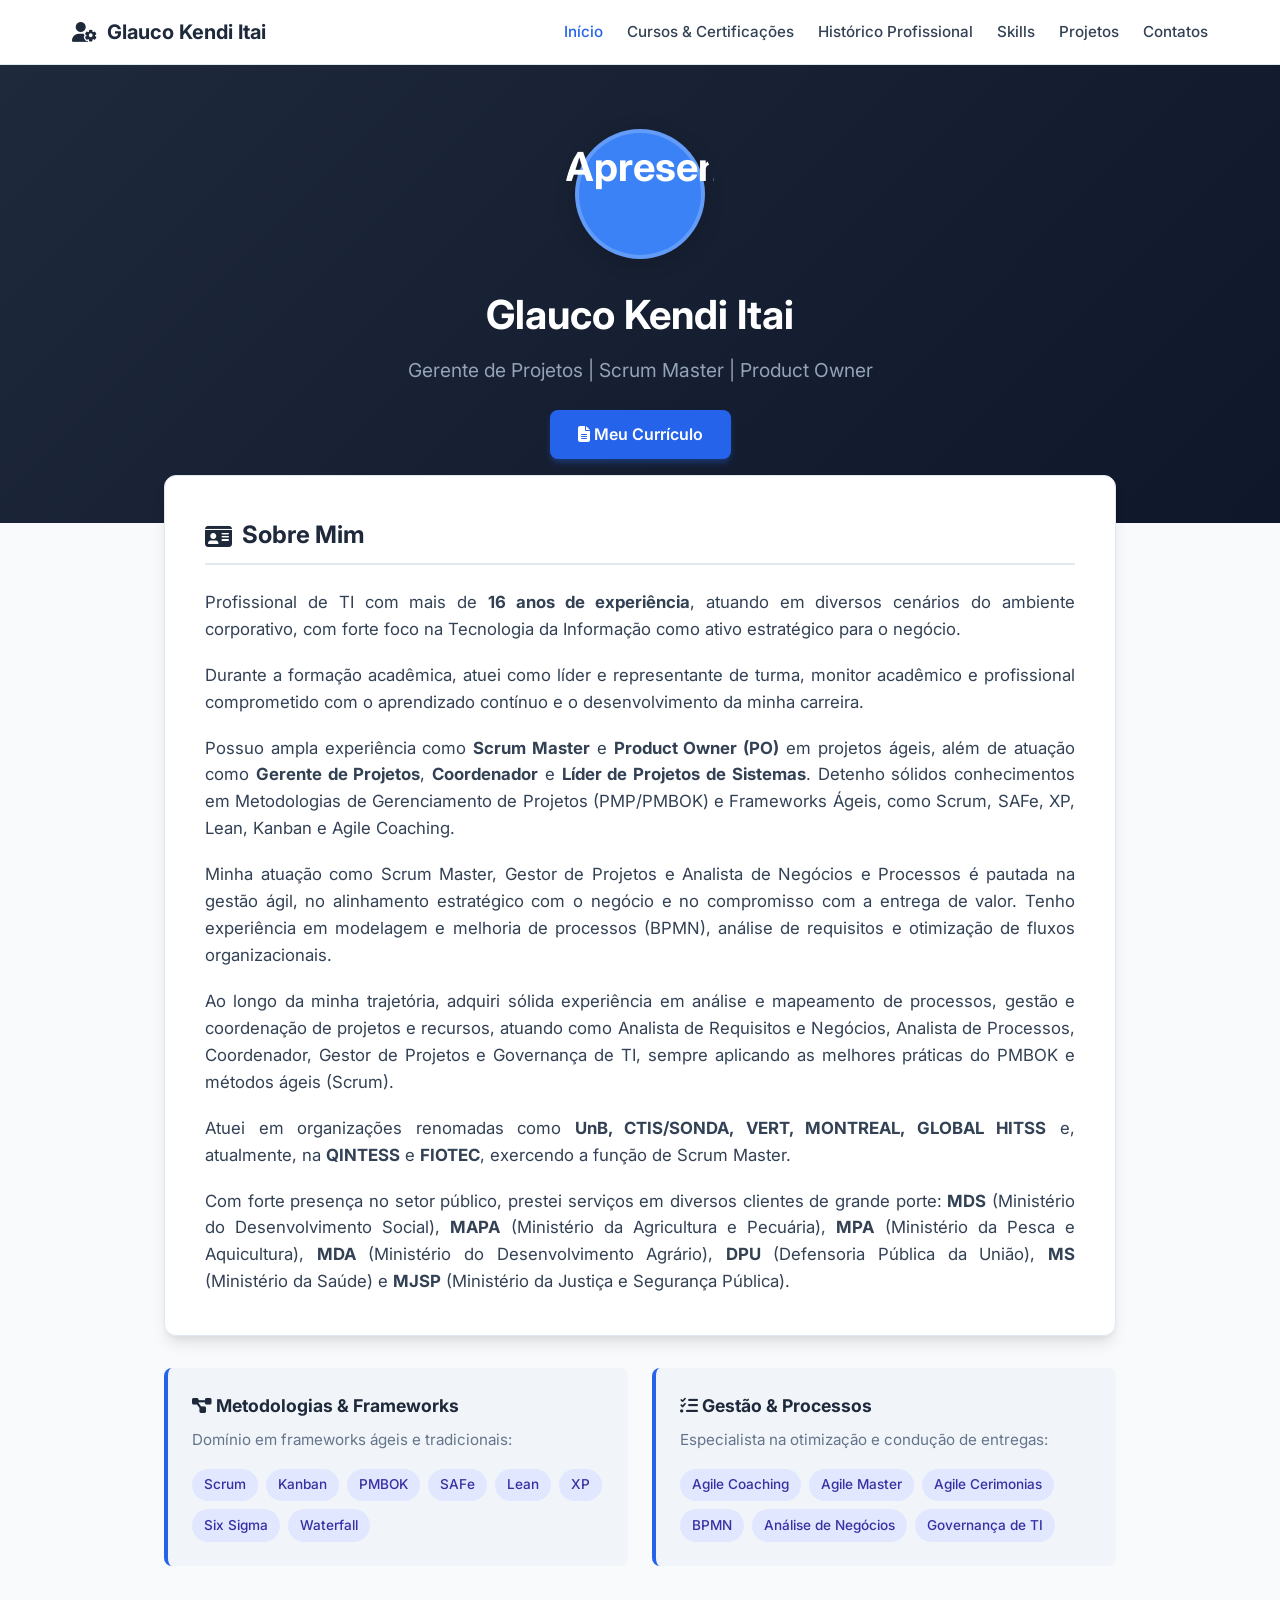
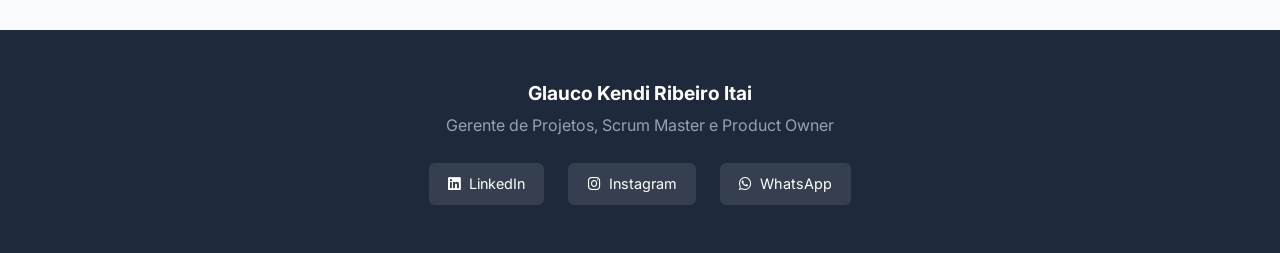
==== index.html @ ab8eb033 "Update index.html" ====
<!DOCTYPE html>
<html lang="pt-BR">
<head>
    <meta charset="UTF-8">
    <meta name="viewport" content="width=device-width, initial-scale=1.0">
    <title>Glauco Kendi Itai - Portfólio Profissional</title>
    <link href="https://fonts.googleapis.com/css2?family=Inter:wght@300;400;500;600;700&display=swap" rel="stylesheet">
    <link rel="stylesheet" href="https://cdnjs.cloudflare.com/ajax/libs/font-awesome/6.4.0/css/all.min.css">
    <link rel="stylesheet" href="style.css">
</head>
<body>

    <!-- Header Navigation -->
    <header>
        <div class="nav-container">
            <a href="index.html" class="logo">
                <i class="fa-solid fa-user-gear"></i> Glauco Kendi Itai
            </a>
            <nav>
                <ul class="nav-menu">
                    <li><a href="index.html" class="nav-link active">Início</a></li>
                    <li><a href="cursos-e-certificacoes.html" class="nav-link">Cursos & Certificações</a></li>
                    <li><a href="historico-profissional.html" class="nav-link">Histórico Profissional</a></li>
                    <li><a href="skills.html" class="nav-link">Skills</a></li>
                    <li><a href="projetos.html" class="nav-link">Projetos</a></li>
                    <li><a href="contatos.html" class="nav-link">Contatos</a></li>
                </ul>
            </nav>
        </div>
    </header>

    <!-- Hero Section -->
    <section class="hero">
        <div class="hero-content">
            <div class="profile-img-placeholder">
                <img src="https://github.com/GlaucoKendiItai/meubancodeimagens/blob/main/imagem%20apresenta%C3%A7%C3%A3o.jpg?raw=true" alt="Apresentação" style="width: 150px; height: 150px; border-radius: 50%; object-fit: cover;">
            </div>
            <h1>Glauco Kendi Itai</h1>
            <p>Gerente de Projetos | Scrum Master | Product Owner</p>
            <a href="meu-cv.html" class="hero-btn"><i class="fa-solid fa-file-lines"></i> Meu Currículo</a>
        </div>
    </section>

    <!-- Main Content -->
    <main class="container">
        <div class="card">
            <h2 class="section-title"><i class="fa-solid fa-id-card"></i> Sobre Mim</h2>
            <div class="bio-text">
                <p>Profissional de TI com mais de <strong>16 anos de experiência</strong>, atuando em diversos cenários do ambiente corporativo, com forte foco na Tecnologia da Informação como ativo estratégico para o negócio.</p>
                
                <p>Durante a formação acadêmica, atuei como líder e representante de turma, monitor acadêmico e profissional comprometido com o aprendizado contínuo e o desenvolvimento da minha carreira.</p>
                
                <p>Possuo ampla experiência como <strong>Scrum Master</strong> e <strong>Product Owner (PO)</strong> em projetos ágeis, além de atuação como <strong>Gerente de Projetos</strong>, <strong>Coordenador</strong> e <strong>Líder de Projetos de Sistemas</strong>. Detenho sólidos conhecimentos em Metodologias de Gerenciamento de Projetos (PMP/PMBOK) e Frameworks Ágeis, como Scrum, SAFe, XP, Lean, Kanban e Agile Coaching.</p>
                
                <p>Minha atuação como Scrum Master, Gestor de Projetos e Analista de Negócios e Processos é pautada na gestão ágil, no alinhamento estratégico com o negócio e no compromisso com a entrega de valor. Tenho experiência em modelagem e melhoria de processos (BPMN), análise de requisitos e otimização de fluxos organizacionais.</p>
                
                <p>Ao longo da minha trajetória, adquiri sólida experiência em análise e mapeamento de processos, gestão e coordenação de projetos e recursos, atuando como Analista de Requisitos e Negócios, Analista de Processos, Coordenador, Gestor de Projetos e Governança de TI, sempre aplicando as melhores práticas do PMBOK e métodos ágeis (Scrum).</p>
                
                <p>Atuei em organizações renomadas como <strong>UnB, CTIS/SONDA, VERT, MONTREAL, GLOBAL HITSS</strong> e, atualmente, na <strong>QINTESS</strong> e <strong>FIOTEC</strong>, exercendo a função de Scrum Master.</p>
                
                <p>Com forte presença no setor público, prestei serviços em diversos clientes de grande porte: <strong>MDS</strong> (Ministério do Desenvolvimento Social), <strong>MAPA</strong> (Ministério da Agricultura e Pecuária), <strong>MPA</strong> (Ministério da Pesca e Aquicultura), <strong>MDA</strong> (Ministério do Desenvolvimento Agrário), <strong>DPU</strong> (Defensoria Pública da União), <strong>MS</strong> (Ministério da Saúde) e <strong>MJSP</strong> (Ministério da Justiça e Segurança Pública).</p>
            </div>
        </div>

        <!-- Highlight Grid -->
        <div class="grid-cards">
            <div class="info-box">
                <h3><i class="fa-solid fa-diagram-project"></i> Metodologias & Frameworks</h3>
                <p>Domínio em frameworks ágeis e tradicionais:</p>
                <div class="tags-container">
                    <span class="tag">Scrum</span>
                    <span class="tag">Kanban</span>
                    <span class="tag">PMBOK</span>
                    <span class="tag">SAFe</span>
                    <span class="tag">Lean</span>
                    <span class="tag">XP</span>
                    <span class="tag">Six Sigma</span>
                    <span class="tag">Waterfall</span>
                </div>
            </div>

            <div class="info-box">
                <h3><i class="fa-solid fa-list-check"></i> Gestão & Processos</h3>
                <p>Especialista na otimização e condução de entregas:</p>
                <div class="tags-container">
                    <span class="tag">Agile Coaching</span>
                    <span class="tag">Agile Master</span>
                    <span class="tag">Agile Cerimonias</span>
                    <span class="tag">BPMN</span>
                    <span class="tag">Análise de Negócios</span>
                    <span class="tag">Governança de TI</span>
                </div>
            </div>
        </div>
    </main>

    <!-- Footer Section -->
    <footer>
        <div class="footer-content">
            <div class="footer-text">
                <h3>Glauco Kendi Ribeiro Itai</h3>
                <p>Gerente de Projetos, Scrum Master e Product Owner</p>
            </div>
            
            <div class="social-links">
                <a href="https://www.linkedin.com/in/glaucokenditai/" target="_blank" class="social-btn">
                    <i class="fa-brands fa-linkedin"></i> LinkedIn
                </a>
                <a href="https://www.instagram.com/glaucokendi/?hl=pt-br" target="_blank" class="social-btn">
                    <i class="fa-brands fa-instagram"></i> Instagram
                </a>
                <a href="http://wa.me/+5543996429944" target="_blank" class="social-btn">
                    <i class="fa-brands fa-whatsapp"></i> WhatsApp
                </a>
            </div>
        </div>
    </footer>

</body>
</html>
---- style.css ----
:root {
    --primary: #1e293b;
    --primary-accent: #2563eb;
    --text-main: #334155;
    --text-light: #64748b;
    --bg-body: #f8fafc;
    --bg-card: #ffffff;
    --border-color: #e2e8f0;
    --shadow: 0 10px 15px -3px rgba(0, 0, 0, 0.1), 0 4px 6px -2px rgba(0, 0, 0, 0.05);
}

* {
    margin: 0;
    padding: 0;
    box-sizing: border-box;
    font-family: 'Inter', sans-serif;
}

body {
    background-color: var(--bg-body);
    color: var(--text-main);
    line-height: 1.6;
}

/* Header / Navbar */
header {
    background-color: var(--bg-card);
    border-bottom: 1px solid var(--border-color);
    position: sticky;
    top: 0;
    z-index: 1000;
}

.nav-container {
    max-width: 1200px;
    margin: 0 auto;
    padding: 1rem 2rem;
    display: flex;
    justify-content: space-between;
    align-items: center;
}

.logo {
    font-size: 1.25rem;
    font-weight: 700;
    color: var(--primary);
    text-decoration: none;
    display: flex;
    align-items: center;
    gap: 10px;
}

.nav-menu {
    display: flex;
    list-style: none;
    gap: 1.5rem;
}

.nav-link {
    text-decoration: none;
    color: var(--text-main);
    font-weight: 500;
    font-size: 0.95rem;
    transition: color 0.2s ease;
}

.nav-link:hover, .nav-link.active {
    color: var(--primary-accent);
}

/* Hero Section */
.hero {
    background: linear-gradient(135deg, #1e293b 0%, #0f172a 100%);
    color: white;
    padding: 4rem 2rem;
    text-align: center;
}

.hero-content {
    max-width: 800px;
    margin: 0 auto;
}

.profile-img-placeholder {
    width: 130px;
    height: 130px;
    border-radius: 50%;
    background-color: #3b82f6;
    color: white;
    display: flex;
    align-items: center;
    justify-content: center;
    font-size: 2.5rem;
    font-weight: bold;
    margin: 0 auto 1.5rem auto;
    border: 4px solid rgba(255, 255, 255, 0.2);
    box-shadow: 0 4px 20px rgba(0,0,0,0.2);
}

.hero h1 {
    font-size: 2.5rem;
    margin-bottom: 0.5rem;
    font-weight: 700;
}

.hero p {
    font-size: 1.2rem;
    color: #94a3b8;
    margin-bottom: 1.5rem;
}

.hero-btn {
    display: inline-block;
    background-color: var(--primary-accent);
    color: white;
    padding: 0.75rem 1.75rem;
    border-radius: 8px;
    text-decoration: none;
    font-weight: 600;
    transition: background-color 0.2s;
    box-shadow: 0 4px 6px -1px rgba(37, 99, 235, 0.4);
}

.hero-btn:hover {
    background-color: #1d4ed8;
}

/* Main Content Container */
.container {
    max-width: 1000px;
    margin: -3rem auto 4rem auto;
    padding: 0 1.5rem;
    position: relative;
    z-index: 10;
}

.card {
    background-color: var(--bg-card);
    border-radius: 12px;
    padding: 2.5rem;
    box-shadow: var(--shadow);
    border: 1px solid var(--border-color);
    margin-bottom: 2rem;
}

.section-title {
    font-size: 1.5rem;
    color: var(--primary);
    margin-bottom: 1.5rem;
    padding-bottom: 0.5rem;
    border-bottom: 2px solid var(--border-color);
    display: flex;
    align-items: center;
    gap: 10px;
}

.bio-text p {
    margin-bottom: 1.2rem;
    color: var(--text-main);
    font-size: 1.05rem;
    text-align: justify;
}

.bio-text p:last-child {
    margin-bottom: 0;
}

/* Experience Highlights Grid */
.grid-cards {
    display: grid;
    grid-template-columns: repeat(auto-fit, minmax(280px, 1fr));
    gap: 1.5rem;
    margin-top: 2rem;
}

.info-box {
    background-color: #f1f5f9;
    padding: 1.5rem;
    border-radius: 8px;
    border-left: 4px solid var(--primary-accent);
}

.info-box h3 {
    font-size: 1.1rem;
    color: var(--primary);
    margin-bottom: 0.5rem;
}

.info-box p {
    font-size: 0.95rem;
    color: var(--text-light);
}

/* Tags / Badges */
.tags-container {
    display: flex;
    flex-wrap: wrap;
    gap: 0.5rem;
    margin-top: 1rem;
}

.tag {
    background-color: #e0e7ff;
    color: #3730a3;
    padding: 0.35rem 0.75rem;
    border-radius: 20px;
    font-size: 0.85rem;
    font-weight: 500;
}

/* Footer */
footer {
    background-color: var(--primary);
    color: #94a3b8;
    padding: 3rem 1.5rem;
    text-align: center;
}

.footer-content {
    max-width: 1000px;
    margin: 0 auto;
}

.footer-text {
    margin-bottom: 1.5rem;
}

.footer-text h3 {
    color: white;
    font-size: 1.2rem;
    margin-bottom: 0.25rem;
}

.social-links {
    display: flex;
    justify-content: center;
    gap: 1.5rem;
    margin-top: 1rem;
}

.social-btn {
    display: inline-flex;
    align-items: center;
    gap: 8px;
    color: white;
    background-color: rgba(255, 255, 255, 0.1);
    padding: 0.6rem 1.2rem;
    border-radius: 6px;
    text-decoration: none;
    font-size: 0.9rem;
    transition: all 0.2s ease;
}

.social-btn:hover {
    background-color: var(--primary-accent);
    transform: translateY(-2px);
}

@media (max-width: 768px) {
    .nav-container {
        flex-direction: column;
        gap: 1rem;
    }
    .nav-menu {
        flex-wrap: wrap;
        justify-content: center;
    }
    .hero h1 {
        font-size: 2rem;
    }
    .container {
        margin-top: -1.5rem;
    }
}

/* Seção de Cursos e Certificações */
.certs-grid {
    display: grid;
    grid-template-columns: repeat(auto-fit, minmax(300px, 1fr));
    gap: 2rem;
    margin-top: 1.5rem;
}

.cert-card {
    background-color: var(--bg-card);
    border: 1px solid var(--border-color);
    border-radius: 10px;
    overflow: hidden;
    box-shadow: 0 4px 6px -1px rgba(0, 0, 0, 0.05);
    transition: transform 0.2s ease, box-shadow 0.2s ease;
    display: flex;
    flex-direction: column;
}

.cert-card:hover {
    transform: translateY(-4px);
    box-shadow: var(--shadow);
}

.cert-img-container {
    width: 100%;
    height: 200px;
    background-color: #e2e8f0;
    border-bottom: 1px solid var(--border-color);
    overflow: hidden;
}

.cert-img {
    width: 100%;
    height: 100%;
    object-fit: cover;
    transition: transform 0.3s ease;
}

.cert-card:hover .cert-img {
    transform: scale(1.03);
}

.cert-info {
    padding: 1.5rem;
    display: flex;
    flex-direction: column;
    flex-grow: 1;
}

.cert-title {
    font-size: 1.15rem;
    color: var(--primary);
    margin-bottom: 1rem;
    line-height: 1.4;
}

.cert-details {
    list-style: none;
    display: flex;
    flex-direction: column;
    gap: 0.6rem;
    margin-top: auto;
}

.cert-details li {
    font-size: 0.92rem;
    color: var(--text-main);
    display: flex;
    align-items: center;
    gap: 8px;
}

.cert-details li i {
    color: var(--primary-accent);
    width: 16px;
}

/* Seção de Histórico Profissional (Timeline) */
.timeline {
    position: relative;
    padding-left: 1.5rem;
    margin-top: 2rem;
}

.timeline::before {
    content: '';
    position: absolute;
    left: 0;
    top: 5px;
    bottom: 5px;
    width: 2px;
    background-color: var(--border-color);
}

.timeline-item {
    position: relative;
    margin-bottom: 2.5rem;
}

.timeline-item:last-child {
    margin-bottom: 0;
}

.timeline-dot {
    position: absolute;
    left: -1.85rem;
    top: 4px;
    width: 14px;
    height: 14px;
    border-radius: 50%;
    background-color: var(--primary-accent);
    border: 3px solid var(--bg-card);
    box-shadow: 0 0 0 2px var(--primary-accent);
}

.timeline-content {
    background-color: #f8fafc;
    border: 1px solid var(--border-color);
    border-radius: 8px;
    padding: 1.5rem;
}

.timeline-header {
    display: flex;
    justify-content: space-between;
    align-items: center;
    flex-wrap: wrap;
    gap: 0.5rem;
    margin-bottom: 0.5rem;
}

.job-title {
    font-size: 1.15rem;
    color: var(--primary);
    font-weight: 700;
}

.job-period {
    font-size: 0.85rem;
    color: var(--primary-accent);
    font-weight: 600;
    background-color: #eff6ff;
    padding: 0.25rem 0.6rem;
    border-radius: 4px;
}

.company-name {
    font-size: 0.95rem;
    color: var(--text-light);
    font-weight: 500;
    margin-bottom: 1rem;
    display: flex;
    align-items: center;
    gap: 6px;
}

.job-description {
    font-size: 0.95rem;
    color: var(--text-main);
    line-height: 1.6;
    margin-bottom: 1rem;
}

@media (max-width: 600px) {
    .timeline-header {
        flex-direction: column;
        align-items: flex-start;
    }
}
/* Seção e Tags da Página de Skills */
.skills-tags-wrapper {
    display: flex;
    flex-wrap: wrap;
    gap: 0.75rem;
    margin-top: 0.5rem;
}

.tag-pill {
    background-color: #f1f5f9;
    color: var(--text-main);
    border: 1px solid var(--border-color);
    padding: 0.5rem 1rem;
    border-radius: 20px;
    font-size: 0.9rem;
    font-weight: 500;
    transition: all 0.2s ease;
    display: inline-flex;
    align-items: center;
}

.tag-pill:hover {
    border-color: var(--primary-accent);
    color: var(--primary-accent);
    transform: translateY(-2px);
    box-shadow: 0 2px 6px rgba(0, 0, 0, 0.05);
}

/* Destaque para papéis/frameworks chave */
.tag-pill.accent {
    background-color: #eff6ff;
    color: var(--primary-accent);
    border-color: #bfdbfe;
    font-weight: 600;
}

/* Destaque para Ferramentas / Tecnologias */
.tag-pill.tech {
    background-color: #f8fafc;
    color: #0f172a;
    border-color: #cbd5e1;
}

.tag-pill.tech:hover {
    background-color: #1e293b;
    color: #ffffff;
}

/* Destaque para Soft Skills / Educação Continuada */
.tag-pill.soft {
    background-color: #f0fdf4;
    color: #166534;
    border-color: #bbf7d0;
}

.tag-pill.soft:hover {
    background-color: #166534;
    color: #ffffff;
}
/* Seção do Banner do Currículo */
.hero-contact-info {
    margin: 1rem 0 1.5rem 0;
    font-size: 0.95rem;
    color: #cbd5e1;
}

.print-btn {
    cursor: pointer;
    border: none;
    font-size: 0.95rem;
}

/* Lista de Vagas / Experiências */
.jobs-list {
    display: flex;
    flex-direction: column;
    gap: 1.5rem;
}

.job-item {
    background-color: #f8fafc;
    border: 1px solid var(--border-color);
    border-radius: 8px;
    padding: 1.25rem;
}

.job-header {
    display: flex;
    justify-content: space-between;
    align-items: flex-start;
    flex-wrap: wrap;
    gap: 0.5rem;
    margin-bottom: 0.75rem;
}

.job-client {
    font-size: 0.9rem;
    color: var(--text-light);
    display: block;
    margin-top: 0.25rem;
}

.btn-toggle {
    background: transparent;
    border: 1px solid var(--primary-accent);
    color: var(--primary-accent);
    padding: 0.4rem 0.8rem;
    border-radius: 6px;
    cursor: pointer;
    font-size: 0.85rem;
    font-weight: 600;
    transition: all 0.2s ease;
    display: inline-flex;
    align-items: center;
    gap: 6px;
}

.btn-toggle:hover {
    background-color: var(--primary-accent);
    color: #ffffff;
}

.job-details {
    display: none;
    margin-top: 1rem;
    padding-top: 1rem;
    border-top: 1px dashed var(--border-color);
    color: var(--text-main);
    font-size: 0.95rem;
    line-height: 1.6;
}

/* Ajustes de Impressão para gerar PDF perfeito */
@media print {
    header, footer, .hero-btn, .btn-toggle {
        display: none !important;
    }
    .hero {
        background: none !important;
        color: #000000 !important;
        padding: 0 !important;
        text-align: left !important;
    }
    .hero h1 { color: #000000 !important; }
    .hero p, .hero-contact-info { color: #333333 !important; }
    .container { margin-top: 1rem !important; }
    .card { box-shadow: none !important; border: none !important; padding: 0 !important; margin-bottom: 1.5rem !important; }
    .job-details { display: block !important; }
}
/* Grid e Cards da Página de Projetos */
.projects-grid {
    display: grid;
    grid-template-columns: repeat(auto-fit, minmax(320px, 1fr));
    gap: 1.5rem;
    margin-top: 1rem;
}

.project-card {
    background-color: #ffffff;
    border: 1px solid var(--border-color);
    border-left: 4px solid var(--primary-accent);
    border-radius: 8px;
    padding: 1.5rem;
    display: flex;
    flex-direction: column;
    justify-content: space-between;
    transition: transform 0.2s ease, box-shadow 0.2s ease;
}

.project-card:hover {
    transform: translateY(-3px);
    box-shadow: 0 6px 15px rgba(0, 0, 0, 0.08);
}

.project-header {
    display: flex;
    flex-wrap: wrap;
    gap: 0.5rem;
    margin-bottom: 0.75rem;
}

.project-badge {
    font-size: 0.8rem;
    font-weight: 600;
    background-color: #e2e8f0;
    color: var(--text-main);
    padding: 0.25rem 0.6rem;
    border-radius: 4px;
}

.project-badge.client {
    background-color: #e0f2fe;
    color: #0369a1;
}

.project-title {
    font-size: 1.2rem;
    color: var(--primary);
    margin-bottom: 0.25rem;
}

.project-subtitle {
    font-size: 0.9rem;
    font-weight: 500;
    color: var(--text-light);
    margin-bottom: 1rem;
}

.project-description {
    font-size: 0.95rem;
    color: var(--text-main);
    line-height: 1.5;
    margin-bottom: 1.25rem;
}

.project-tags {
    display: flex;
    flex-wrap: wrap;
    gap: 0.4rem;
    margin-top: auto;
}
/* Estilização para alinhar o conteúdo interno dos cards */
.cert-card {
    display: flex;
    flex-direction: column;
    justify-content: space-between;
}

.cert-info {
    display: flex;
    flex-direction: column;
    height: 100%;
}

.cert-details {
    margin-bottom: 1.25rem;
    flex-grow: 1;
}

/* Botão de Download de Certificados */
.btn-download {
    display: inline-flex;
    align-items: center;
    justify-content: center;
    gap: 0.5rem;
    padding: 0.6rem 1rem;
    background-color: var(--primary, #1e293b);
    color: #ffffff;
    font-size: 0.875rem;
    font-weight: 500;
    text-decoration: none;
    border-radius: 6px;
    margin-top: auto;
    transition: background-color 0.2s ease, transform 0.1s ease;
}

.btn-download:hover {
    background-color: var(--primary-accent, #2563eb);
    color: #ffffff;
    transform: translateY(-1px);
}

.btn-download:active {
    transform: translateY(0);
}
/* Grid de Contatos */
.contact-grid {
    display: grid;
    grid-template-columns: repeat(auto-fit, minmax(220px, 1fr));
    gap: 1.25rem;
    margin-top: 1rem;
}

.contact-card {
    background: #ffffff;
    border: 1px solid var(--border-color, #e2e8f0);
    border-radius: 8px;
    padding: 1.25rem;
    text-align: center;
    display: flex;
    flex-direction: column;
    align-items: center;
    transition: transform 0.2s ease, box-shadow 0.2s ease;
}

.contact-card:hover {
    transform: translateY(-3px);
    box-shadow: 0 4px 12px rgba(0, 0, 0, 0.08);
}

.contact-icon {
    font-size: 2rem;
    color: var(--primary-accent, #2563eb);
    margin-bottom: 0.5rem;
}

.contact-card h3 {
    font-size: 1rem;
    color: var(--primary, #1e293b);
    margin-bottom: 0.25rem;
}

.contact-card p {
    font-size: 0.875rem;
    color: var(--text-light, #64748b);
    margin-bottom: 1rem;
    word-break: break-word;
}

.contact-link {
    display: inline-block;
    padding: 0.4rem 0.8rem;
    font-size: 0.85rem;
    font-weight: 500;
    color: var(--primary-accent, #2563eb);
    border: 1px solid var(--primary-accent, #2563eb);
    border-radius: 4px;
    text-decoration: none;
    transition: background-color 0.2s ease, color 0.2s ease;
}

.contact-link:hover {
    background-color: var(--primary-accent, #2563eb);
    color: #ffffff;
}

/* Mural de Recados / Forum */
.comment-form {
    display: flex;
    flex-direction: column;
    gap: 1rem;
    background-color: #f8fafc;
    padding: 1.25rem;
    border-radius: 8px;
    border: 1px solid var(--border-color, #e2e8f0);
}

.form-group {
    display: flex;
    flex-direction: column;
    gap: 0.4rem;
}

.form-group label {
    font-size: 0.9rem;
    font-weight: 600;
    color: var(--primary, #1e293b);
}

.form-group input,
.form-group textarea {
    width: 100%;
    padding: 0.6rem 0.8rem;
    border: 1px solid var(--border-color, #cbd5e1);
    border-radius: 6px;
    font-family: inherit;
    font-size: 0.95rem;
    outline: none;
    transition: border-color 0.2s;
}

.form-group input:focus,
.form-group textarea:focus {
    border-color: var(--primary-accent, #2563eb);
}

.btn-send {
    align-self: flex-start;
    padding: 0.6rem 1.25rem;
    background-color: var(--primary, #1e293b);
    color: #ffffff;
    border: none;
    border-radius: 6px;
    font-size: 0.9rem;
    font-weight: 500;
    cursor: pointer;
    transition: background-color 0.2s;
}

.btn-send:hover {
    background-color: var(--primary-accent, #2563eb);
}

/* Feed de Comentários */
.comments-feed {
    display: flex;
    flex-direction: column;
    gap: 1rem;
    margin-top: 1rem;
}

.comment-box {
    background-color: #ffffff;
    border: 1px solid var(--border-color, #e2e8f0);
    border-left: 4px solid var(--primary-accent, #2563eb);
    padding: 1rem;
    border-radius: 6px;
}

.comment-header {
    display: flex;
    justify-content: space-between;
    align-items: center;
    margin-bottom: 0.5rem;
}

.comment-author {
    color: var(--primary, #1e293b);
    font-size: 0.95rem;
}

.comment-date {
    font-size: 0.75rem;
    color: var(--text-light, #94a3b8);
}

.comment-body {
    font-size: 0.925rem;
    color: var(--text-main, #334155);
    line-height: 1.4;
}
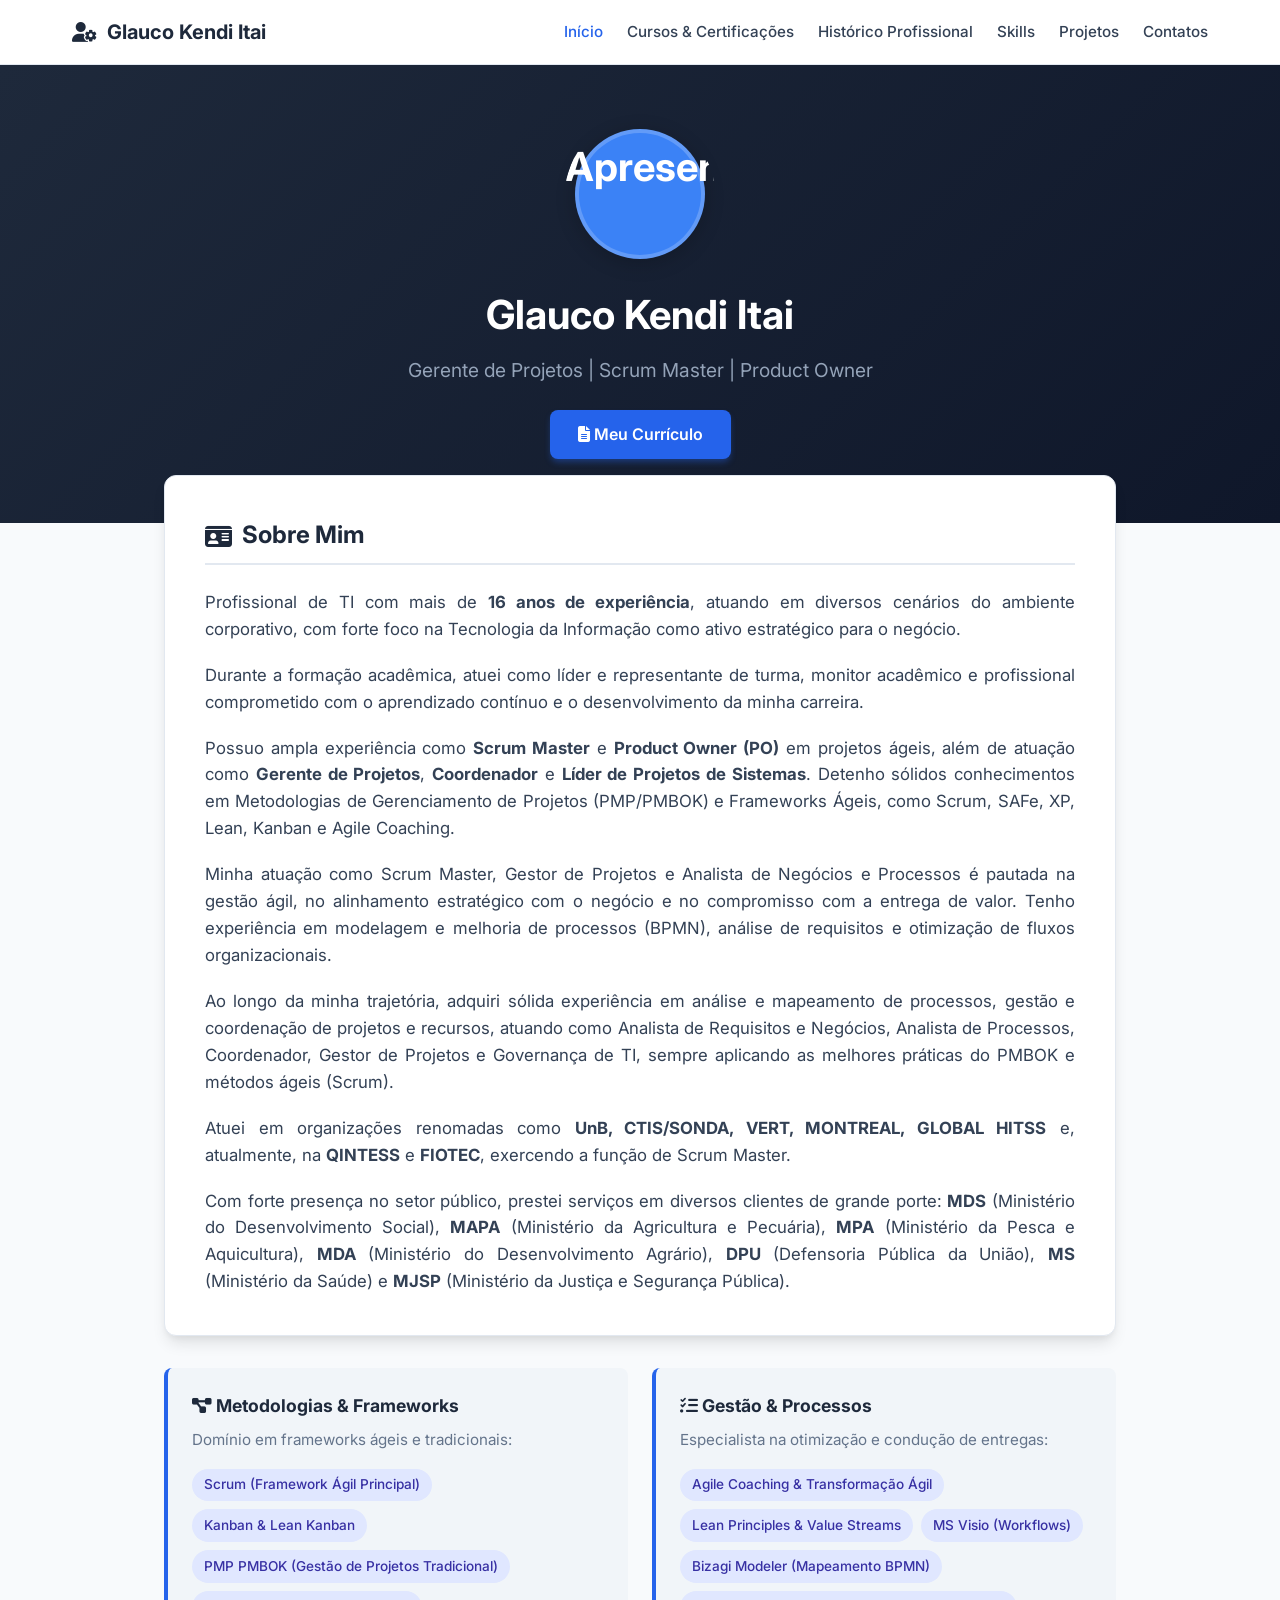
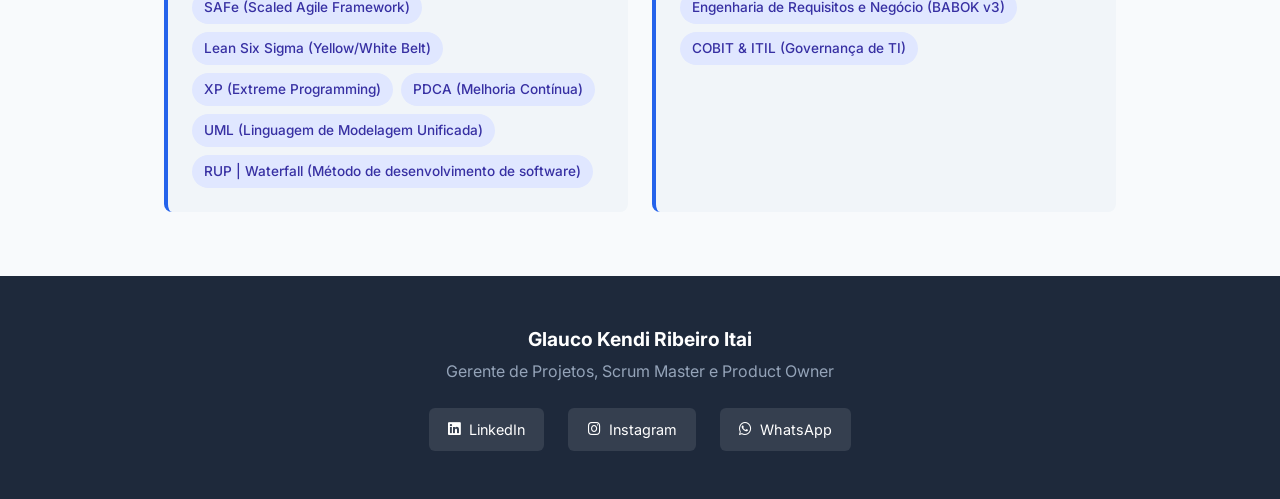
==== commit 7e7a711c: "Update index.html" ====
--- a/index.html
+++ b/index.html
@@ -69,14 +69,15 @@
                 <h3><i class="fa-solid fa-diagram-project"></i> Metodologias & Frameworks</h3>
                 <p>Domínio em frameworks ágeis e tradicionais:</p>
                 <div class="tags-container">
-                    <span class="tag">Scrum</span>
-                    <span class="tag">Kanban</span>
-                    <span class="tag">PMBOK</span>
-                    <span class="tag">SAFe</span>
-                    <span class="tag">Lean</span>
-                    <span class="tag">XP</span>
-                    <span class="tag">Six Sigma</span>
-                    <span class="tag">Waterfall</span>
+                    <span class="tag">Scrum (Framework Ágil Principal)</span>
+                    <span class="tag">Kanban & Lean Kanban</span>
+                    <span class="tag">PMP  PMBOK (Gestão de Projetos Tradicional)</span>
+                    <span class="tag">SAFe (Scaled Agile Framework)</span>
+                    <span class="tag">Lean Six Sigma (Yellow/White Belt)</span>
+                    <span class="tag">XP (Extreme Programming)</span>
+                    <span class="tag">PDCA (Melhoria Contínua)</span>
+                    <span class="tag">UML (Linguagem de Modelagem Unificada)</span>
+                    <span class="tag">RUP | Waterfall (Método de desenvolvimento de software)</span>
                 </div>
             </div>
 
@@ -84,12 +85,12 @@
                 <h3><i class="fa-solid fa-list-check"></i> Gestão & Processos</h3>
                 <p>Especialista na otimização e condução de entregas:</p>
                 <div class="tags-container">
-                    <span class="tag">Agile Coaching</span>
-                    <span class="tag">Agile Master</span>
-                    <span class="tag">Agile Cerimonias</span>
-                    <span class="tag">BPMN</span>
-                    <span class="tag">Análise de Negócios</span>
-                    <span class="tag">Governança de TI</span>
+                    <span class="tag">Agile Coaching & Transformação Ágil</span>
+                    <span class="tag">Lean Principles & Value Streams</span>
+                    <span class="tag">MS Visio (Workflows)</span>
+                    <span class="tag">Bizagi Modeler (Mapeamento BPMN)</span>
+                    <span class="tag">Engenharia de Requisitos e Negócio (BABOK v3)</span>
+                    <span class="tag">COBIT & ITIL (Governança de TI)</span>
                 </div>
             </div>
         </div>
--- a/style.css
+++ b/style.css
@@ -256,6 +256,666 @@
     transform: translateY(-2px);
 }
 
+/* Seção de Cursos e Certificações */
+.certs-grid {
+    display: grid;
+    grid-template-columns: repeat(auto-fit, minmax(300px, 1fr));
+    gap: 2rem;
+    margin-top: 1.5rem;
+}
+
+.cert-card {
+    background-color: var(--bg-card);
+    border: 1px solid var(--border-color);
+    border-radius: 10px;
+    overflow: hidden;
+    box-shadow: 0 4px 6px -1px rgba(0, 0, 0, 0.05);
+    transition: transform 0.2s ease, box-shadow 0.2s ease;
+    display: flex;
+    flex-direction: column;
+    justify-content: space-between;
+}
+
+.cert-card:hover {
+    transform: translateY(-4px);
+    box-shadow: var(--shadow);
+}
+
+.cert-img-container {
+    width: 100%;
+    height: 200px;
+    background-color: #e2e8f0;
+    border-bottom: 1px solid var(--border-color);
+    overflow: hidden;
+}
+
+.cert-img {
+    width: 100%;
+    height: 100%;
+    object-fit: cover;
+    transition: transform 0.3s ease;
+}
+
+.cert-card:hover .cert-img {
+    transform: scale(1.03);
+}
+
+.cert-info {
+    padding: 1.5rem;
+    display: flex;
+    flex-direction: column;
+    height: 100%;
+    flex-grow: 1;
+}
+
+.cert-title {
+    font-size: 1.15rem;
+    color: var(--primary);
+    margin-bottom: 1rem;
+    line-height: 1.4;
+}
+
+.cert-details {
+    list-style: none;
+    display: flex;
+    flex-direction: column;
+    gap: 0.6rem;
+    margin-bottom: 1.25rem;
+    flex-grow: 1;
+}
+
+.cert-details li {
+    font-size: 0.92rem;
+    color: var(--text-main);
+    display: flex;
+    align-items: center;
+    gap: 8px;
+}
+
+.cert-details li i {
+    color: var(--primary-accent);
+    width: 16px;
+}
+
+/* Botão de Download de Certificados */
+.btn-download {
+    display: inline-flex;
+    align-items: center;
+    justify-content: center;
+    gap: 0.5rem;
+    padding: 0.6rem 1rem;
+    background-color: var(--primary);
+    color: #ffffff;
+    font-size: 0.875rem;
+    font-weight: 500;
+    text-decoration: none;
+    border-radius: 6px;
+    margin-top: auto;
+    transition: background-color 0.2s ease, transform 0.1s ease;
+}
+
+.btn-download:hover {
+    background-color: var(--primary-accent);
+    color: #ffffff;
+    transform: translateY(-1px);
+}
+
+.btn-download:active {
+    transform: translateY(0);
+}
+
+/* Seção de Histórico Profissional (Timeline) */
+.timeline {
+    position: relative;
+    padding-left: 1.5rem;
+    margin-top: 2rem;
+}
+
+.timeline::before {
+    content: '';
+    position: absolute;
+    left: 0;
+    top: 5px;
+    bottom: 5px;
+    width: 2px;
+    background-color: var(--border-color);
+}
+
+.timeline-item {
+    position: relative;
+    margin-bottom: 2.5rem;
+}
+
+.timeline-item:last-child {
+    margin-bottom: 0;
+}
+
+.timeline-dot {
+    position: absolute;
+    left: -1.85rem;
+    top: 4px;
+    width: 14px;
+    height: 14px;
+    border-radius: 50%;
+    background-color: var(--primary-accent);
+    border: 3px solid var(--bg-card);
+    box-shadow: 0 0 0 2px var(--primary-accent);
+}
+
+.timeline-content {
+    background-color: #f8fafc;
+    border: 1px solid var(--border-color);
+    border-radius: 8px;
+    padding: 1.5rem;
+}
+
+.timeline-header {
+    display: flex;
+    justify-content: space-between;
+    align-items: center;
+    flex-wrap: wrap;
+    gap: 0.5rem;
+    margin-bottom: 0.5rem;
+}
+
+.job-title {
+    font-size: 1.15rem;
+    color: var(--primary);
+    font-weight: 700;
+}
+
+.job-period {
+    font-size: 0.85rem;
+    color: var(--primary-accent);
+    font-weight: 600;
+    background-color: #eff6ff;
+    padding: 0.25rem 0.6rem;
+    border-radius: 4px;
+}
+
+.company-name {
+    font-size: 0.95rem;
+    color: var(--text-light);
+    font-weight: 500;
+    margin-bottom: 1rem;
+    display: flex;
+    align-items: center;
+    gap: 6px;
+}
+
+.job-description {
+    font-size: 0.95rem;
+    color: var(--text-main);
+    line-height: 1.6;
+    margin-bottom: 1rem;
+}
+
+/* Seção e Tags da Página de Skills */
+.skills-tags-wrapper {
+    display: flex;
+    flex-wrap: wrap;
+    gap: 0.75rem;
+    margin-top: 0.5rem;
+}
+
+.tag-pill {
+    background-color: #f1f5f9;
+    color: var(--text-main);
+    border: 1px solid var(--border-color);
+    padding: 0.5rem 1rem;
+    border-radius: 20px;
+    font-size: 0.9rem;
+    font-weight: 500;
+    transition: all 0.2s ease;
+    display: inline-flex;
+    align-items: center;
+}
+
+.tag-pill:hover {
+    border-color: var(--primary-accent);
+    color: var(--primary-accent);
+    transform: translateY(-2px);
+    box-shadow: 0 2px 6px rgba(0, 0, 0, 0.05);
+}
+
+.tag-pill.accent {
+    background-color: #eff6ff;
+    color: var(--primary-accent);
+    border-color: #bfdbfe;
+    font-weight: 600;
+}
+
+.tag-pill.tech {
+    background-color: #f8fafc;
+    color: #0f172a;
+    border-color: #cbd5e1;
+}
+
+.tag-pill.tech:hover {
+    background-color: #1e293b;
+    color: #ffffff;
+}
+
+.tag-pill.soft {
+    background-color: #f0fdf4;
+    color: #166534;
+    border-color: #bbf7d0;
+}
+
+.tag-pill.soft:hover {
+    background-color: #166534;
+    color: #ffffff;
+}
+
+/* Seção do Banner do Currículo */
+.hero-contact-info {
+    margin: 1rem 0 1.5rem 0;
+    font-size: 0.95rem;
+    color: #cbd5e1;
+}
+
+.print-btn {
+    cursor: pointer;
+    border: none;
+    font-size: 0.95rem;
+}
+
+/* Lista de Vagas / Experiências */
+.jobs-list {
+    display: flex;
+    flex-direction: column;
+    gap: 1.5rem;
+}
+
+.job-item {
+    background-color: #f8fafc;
+    border: 1px solid var(--border-color);
+    border-radius: 8px;
+    padding: 1.25rem;
+}
+
+.job-header {
+    display: flex;
+    justify-content: space-between;
+    align-items: flex-start;
+    flex-wrap: wrap;
+    gap: 0.5rem;
+    margin-bottom: 0.75rem;
+}
+
+.job-client {
+    font-size: 0.9rem;
+    color: var(--text-light);
+    display: block;
+    margin-top: 0.25rem;
+}
+
+.btn-toggle {
+    background: transparent;
+    border: 1px solid var(--primary-accent);
+    color: var(--primary-accent);
+    padding: 0.4rem 0.8rem;
+    border-radius: 6px;
+    cursor: pointer;
+    font-size: 0.85rem;
+    font-weight: 600;
+    transition: all 0.2s ease;
+    display: inline-flex;
+    align-items: center;
+    gap: 6px;
+}
+
+.btn-toggle:hover {
+    background-color: var(--primary-accent);
+    color: #ffffff;
+}
+
+.job-details {
+    display: none;
+    margin-top: 1rem;
+    padding-top: 1rem;
+    border-top: 1px dashed var(--border-color);
+    color: var(--text-main);
+    font-size: 0.95rem;
+    line-height: 1.6;
+}
+
+/* Grid de Contatos */
+.contact-grid {
+    display: grid;
+    grid-template-columns: repeat(auto-fit, minmax(220px, 1fr));
+    gap: 1.25rem;
+    margin-top: 1rem;
+}
+
+.contact-card {
+    background: #ffffff;
+    border: 1px solid var(--border-color);
+    border-radius: 8px;
+    padding: 1.25rem;
+    text-align: center;
+    display: flex;
+    flex-direction: column;
+    align-items: center;
+    transition: transform 0.2s ease, box-shadow 0.2s ease;
+}
+
+.contact-card:hover {
+    transform: translateY(-3px);
+    box-shadow: 0 4px 12px rgba(0, 0, 0, 0.08);
+}
+
+.contact-icon {
+    font-size: 2rem;
+    color: var(--primary-accent);
+    margin-bottom: 0.5rem;
+}
+
+.contact-card h3 {
+    font-size: 1rem;
+    color: var(--primary);
+    margin-bottom: 0.25rem;
+}
+
+.contact-card p {
+    font-size: 0.875rem;
+    color: var(--text-light);
+    margin-bottom: 1rem;
+    word-break: break-word;
+}
+
+.contact-link {
+    display: inline-block;
+    padding: 0.4rem 0.8rem;
+    font-size: 0.85rem;
+    font-weight: 500;
+    color: var(--primary-accent);
+    border: 1px solid var(--primary-accent);
+    border-radius: 4px;
+    text-decoration: none;
+    transition: background-color 0.2s ease, color 0.2s ease;
+}
+
+.contact-link:hover {
+    background-color: var(--primary-accent);
+    color: #ffffff;
+}
+
+/* ==========================================================================
+   LISTA DE PROJETOS, SELETOR DE EMPRESAS & MODAL
+   ========================================================================== */
+
+/* Badge do Contador de Projetos */
+.projects-count-badge {
+    display: inline-block;
+    background-color: #f1f5f9;
+    color: var(--text-light);
+    font-size: 0.9rem;
+    font-weight: 600;
+    padding: 6px 14px;
+    border-radius: 20px;
+    margin-bottom: 1.25rem;
+    border: 1px solid var(--border-color);
+}
+
+/* Seletor de Empresas */
+.company-selector-container {
+    margin-bottom: 1.5rem;
+}
+
+.selector-label {
+    font-size: 0.95rem;
+    color: var(--text-main);
+    margin-bottom: 0.75rem;
+}
+
+.company-buttons-grid {
+    display: flex;
+    flex-wrap: wrap;
+    gap: 10px;
+}
+
+.company-btn {
+    display: inline-flex;
+    align-items: center;
+    gap: 8px;
+    background-color: #f8fafc;
+    border: 1px solid var(--border-color);
+    color: var(--text-main);
+    padding: 0.6rem 1.2rem;
+    border-radius: 8px;
+    font-weight: 600;
+    font-size: 0.9rem;
+    cursor: pointer;
+    transition: all 0.2s ease;
+}
+
+.company-btn:hover {
+    background-color: #eff6ff;
+    border-color: #bfdbfe;
+    color: var(--primary-accent);
+}
+
+.company-btn.active {
+    background-color: var(--primary-accent);
+    color: #ffffff;
+    border-color: var(--primary-accent);
+}
+
+.company-btn .badge {
+    background-color: rgba(0, 0, 0, 0.08);
+    padding: 2px 8px;
+    border-radius: 12px;
+    font-size: 0.8rem;
+}
+
+.company-btn.active .badge {
+    background-color: rgba(255, 255, 255, 0.25);
+    color: #ffffff;
+}
+
+.selected-company-heading {
+    font-size: 1.1rem;
+    color: var(--primary);
+    margin-bottom: 1rem;
+    padding-bottom: 0.4rem;
+    border-bottom: 1px solid var(--border-color);
+}
+
+/* Lista Enxuta dos Projetos Filtrados */
+.projects-simple-list {
+    display: grid;
+    grid-template-columns: repeat(2, 1fr);
+    gap: 12px 20px;
+    list-style: none;
+    padding: 0;
+    margin: 0;
+}
+
+.project-modal-link {
+    display: inline-flex;
+    align-items: center;
+    gap: 12px;
+    width: 100%;
+    font-size: 0.95rem;
+    color: var(--text-main);
+    text-decoration: none;
+    padding: 0.85rem 1.25rem;
+    background-color: #f8fafc;
+    border: 1px solid var(--border-color);
+    border-radius: 8px;
+    transition: all 0.2s ease;
+}
+
+.project-modal-link i {
+    color: var(--primary-accent);
+    font-size: 1.1rem;
+}
+
+.project-modal-link:hover {
+    background-color: #eff6ff;
+    border-color: #bfdbfe;
+    color: var(--primary-accent);
+    transform: translateX(4px);
+}
+
+/* Modal - Overlay Backdrop */
+.modal-overlay {
+    position: fixed;
+    top: 0;
+    left: 0;
+    width: 100vw;
+    height: 100vh;
+    background-color: rgba(15, 23, 42, 0.6);
+    backdrop-filter: blur(4px);
+    display: none;
+    justify-content: center;
+    align-items: center;
+    z-index: 2000;
+}
+
+.modal-overlay.active {
+    display: flex;
+}
+
+/* Modal - Card Container */
+.modal-container {
+    background: #ffffff;
+    width: 90%;
+    max-width: 600px;
+    max-height: 90vh;
+    overflow-y: auto;
+    padding: 2rem;
+    border-radius: 12px;
+    box-shadow: 0 20px 25px -5px rgba(0, 0, 0, 0.15);
+    position: relative;
+    animation: modalSlideUp 0.25s ease-out;
+}
+
+@keyframes modalSlideUp {
+    from { 
+        opacity: 0; 
+        transform: translateY(15px); 
+    }
+    to { 
+        opacity: 1; 
+        transform: translateY(0); 
+    }
+}
+
+.modal-close-btn {
+    position: absolute;
+    top: 1rem;
+    right: 1.25rem;
+    background: transparent;
+    border: none;
+    font-size: 1.75rem;
+    color: var(--text-light);
+    cursor: pointer;
+    line-height: 1;
+}
+
+.modal-close-btn:hover {
+    color: var(--primary);
+}
+
+.modal-project-title {
+    font-size: 1.3rem;
+    font-weight: 700;
+    color: var(--primary);
+    margin-bottom: 0.75rem;
+    padding-right: 1.5rem;
+    line-height: 1.3;
+}
+
+/* Meta-informações do Modal */
+.project-meta-info {
+    display: flex;
+    flex-direction: column;
+    gap: 0.4rem;
+    background-color: #f8fafc;
+    border: 1px solid var(--border-color);
+    border-radius: 6px;
+    padding: 0.75rem 1rem;
+    margin-bottom: 1rem;
+}
+
+.modal-section-label {
+    font-size: 0.75rem;
+    font-weight: 700;
+    text-transform: uppercase;
+    letter-spacing: 0.05em;
+    color: var(--text-light);
+    margin-top: 1rem;
+    margin-bottom: 0.4rem;
+}
+
+.project-roles {
+    display: flex;
+    flex-wrap: wrap;
+    gap: 0.5rem;
+}
+
+.role-tag {
+    background-color: #eff6ff;
+    color: var(--primary-accent);
+    border: 1px solid #bfdbfe;
+    padding: 0.25rem 0.65rem;
+    border-radius: 4px;
+    font-size: 0.825rem;
+    font-weight: 600;
+}
+
+.project-skills {
+    display: flex;
+    flex-wrap: wrap;
+    gap: 6px;
+}
+
+.skill-tag {
+    background-color: #f1f5f9;
+    color: var(--text-main);
+    border: 1px solid var(--border-color);
+    padding: 0.25rem 0.6rem;
+    border-radius: 4px;
+    font-size: 0.825rem;
+    font-weight: 500;
+}
+
+.project-contribution {
+    font-size: 0.95rem;
+    color: var(--text-main);
+    line-height: 1.6;
+}
+
+.project-impact-badge {
+    display: flex;
+    align-items: center;
+    gap: 10px;
+    background-color: #f8fafc;
+    border: 1px solid var(--border-color);
+    padding: 0.75rem 1rem;
+    border-radius: 6px;
+    font-size: 0.9rem;
+    margin-top: 0.25rem;
+}
+
+.text-success {
+    color: #16a34a;
+    font-weight: 700;
+}
+
+.text-warning {
+    color: #d97706;
+    font-weight: 700;
+}
+
+.text-danger {
+    color: #dc2626;
+    font-weight: 700;
+}
+
+/* Responsividade de Mídias */
 @media (max-width: 768px) {
     .nav-container {
         flex-direction: column;
@@ -271,170 +931,9 @@
     .container {
         margin-top: -1.5rem;
     }
-}
-
-/* Seção de Cursos e Certificações */
-.certs-grid {
-    display: grid;
-    grid-template-columns: repeat(auto-fit, minmax(300px, 1fr));
-    gap: 2rem;
-    margin-top: 1.5rem;
-}
-
-.cert-card {
-    background-color: var(--bg-card);
-    border: 1px solid var(--border-color);
-    border-radius: 10px;
-    overflow: hidden;
-    box-shadow: 0 4px 6px -1px rgba(0, 0, 0, 0.05);
-    transition: transform 0.2s ease, box-shadow 0.2s ease;
-    display: flex;
-    flex-direction: column;
-}
-
-.cert-card:hover {
-    transform: translateY(-4px);
-    box-shadow: var(--shadow);
-}
-
-.cert-img-container {
-    width: 100%;
-    height: 200px;
-    background-color: #e2e8f0;
-    border-bottom: 1px solid var(--border-color);
-    overflow: hidden;
-}
-
-.cert-img {
-    width: 100%;
-    height: 100%;
-    object-fit: cover;
-    transition: transform 0.3s ease;
-}
-
-.cert-card:hover .cert-img {
-    transform: scale(1.03);
-}
-
-.cert-info {
-    padding: 1.5rem;
-    display: flex;
-    flex-direction: column;
-    flex-grow: 1;
-}
-
-.cert-title {
-    font-size: 1.15rem;
-    color: var(--primary);
-    margin-bottom: 1rem;
-    line-height: 1.4;
-}
-
-.cert-details {
-    list-style: none;
-    display: flex;
-    flex-direction: column;
-    gap: 0.6rem;
-    margin-top: auto;
-}
-
-.cert-details li {
-    font-size: 0.92rem;
-    color: var(--text-main);
-    display: flex;
-    align-items: center;
-    gap: 8px;
-}
-
-.cert-details li i {
-    color: var(--primary-accent);
-    width: 16px;
-}
-
-/* Seção de Histórico Profissional (Timeline) */
-.timeline {
-    position: relative;
-    padding-left: 1.5rem;
-    margin-top: 2rem;
-}
-
-.timeline::before {
-    content: '';
-    position: absolute;
-    left: 0;
-    top: 5px;
-    bottom: 5px;
-    width: 2px;
-    background-color: var(--border-color);
-}
-
-.timeline-item {
-    position: relative;
-    margin-bottom: 2.5rem;
-}
-
-.timeline-item:last-child {
-    margin-bottom: 0;
-}
-
-.timeline-dot {
-    position: absolute;
-    left: -1.85rem;
-    top: 4px;
-    width: 14px;
-    height: 14px;
-    border-radius: 50%;
-    background-color: var(--primary-accent);
-    border: 3px solid var(--bg-card);
-    box-shadow: 0 0 0 2px var(--primary-accent);
-}
-
-.timeline-content {
-    background-color: #f8fafc;
-    border: 1px solid var(--border-color);
-    border-radius: 8px;
-    padding: 1.5rem;
-}
-
-.timeline-header {
-    display: flex;
-    justify-content: space-between;
-    align-items: center;
-    flex-wrap: wrap;
-    gap: 0.5rem;
-    margin-bottom: 0.5rem;
-}
-
-.job-title {
-    font-size: 1.15rem;
-    color: var(--primary);
-    font-weight: 700;
-}
-
-.job-period {
-    font-size: 0.85rem;
-    color: var(--primary-accent);
-    font-weight: 600;
-    background-color: #eff6ff;
-    padding: 0.25rem 0.6rem;
-    border-radius: 4px;
-}
-
-.company-name {
-    font-size: 0.95rem;
-    color: var(--text-light);
-    font-weight: 500;
-    margin-bottom: 1rem;
-    display: flex;
-    align-items: center;
-    gap: 6px;
-}
-
-.job-description {
-    font-size: 0.95rem;
-    color: var(--text-main);
-    line-height: 1.6;
-    margin-bottom: 1rem;
+    .projects-simple-list {
+        grid-template-columns: 1fr;
+    }
 }
 
 @media (max-width: 600px) {
@@ -443,139 +942,8 @@
         align-items: flex-start;
     }
 }
-/* Seção e Tags da Página de Skills */
-.skills-tags-wrapper {
-    display: flex;
-    flex-wrap: wrap;
-    gap: 0.75rem;
-    margin-top: 0.5rem;
-}
-
-.tag-pill {
-    background-color: #f1f5f9;
-    color: var(--text-main);
-    border: 1px solid var(--border-color);
-    padding: 0.5rem 1rem;
-    border-radius: 20px;
-    font-size: 0.9rem;
-    font-weight: 500;
-    transition: all 0.2s ease;
-    display: inline-flex;
-    align-items: center;
-}
-
-.tag-pill:hover {
-    border-color: var(--primary-accent);
-    color: var(--primary-accent);
-    transform: translateY(-2px);
-    box-shadow: 0 2px 6px rgba(0, 0, 0, 0.05);
-}
-
-/* Destaque para papéis/frameworks chave */
-.tag-pill.accent {
-    background-color: #eff6ff;
-    color: var(--primary-accent);
-    border-color: #bfdbfe;
-    font-weight: 600;
-}
-
-/* Destaque para Ferramentas / Tecnologias */
-.tag-pill.tech {
-    background-color: #f8fafc;
-    color: #0f172a;
-    border-color: #cbd5e1;
-}
-
-.tag-pill.tech:hover {
-    background-color: #1e293b;
-    color: #ffffff;
-}
-
-/* Destaque para Soft Skills / Educação Continuada */
-.tag-pill.soft {
-    background-color: #f0fdf4;
-    color: #166534;
-    border-color: #bbf7d0;
-}
-
-.tag-pill.soft:hover {
-    background-color: #166534;
-    color: #ffffff;
-}
-/* Seção do Banner do Currículo */
-.hero-contact-info {
-    margin: 1rem 0 1.5rem 0;
-    font-size: 0.95rem;
-    color: #cbd5e1;
-}
-
-.print-btn {
-    cursor: pointer;
-    border: none;
-    font-size: 0.95rem;
-}
-
-/* Lista de Vagas / Experiências */
-.jobs-list {
-    display: flex;
-    flex-direction: column;
-    gap: 1.5rem;
-}
-
-.job-item {
-    background-color: #f8fafc;
-    border: 1px solid var(--border-color);
-    border-radius: 8px;
-    padding: 1.25rem;
-}
-
-.job-header {
-    display: flex;
-    justify-content: space-between;
-    align-items: flex-start;
-    flex-wrap: wrap;
-    gap: 0.5rem;
-    margin-bottom: 0.75rem;
-}
-
-.job-client {
-    font-size: 0.9rem;
-    color: var(--text-light);
-    display: block;
-    margin-top: 0.25rem;
-}
-
-.btn-toggle {
-    background: transparent;
-    border: 1px solid var(--primary-accent);
-    color: var(--primary-accent);
-    padding: 0.4rem 0.8rem;
-    border-radius: 6px;
-    cursor: pointer;
-    font-size: 0.85rem;
-    font-weight: 600;
-    transition: all 0.2s ease;
-    display: inline-flex;
-    align-items: center;
-    gap: 6px;
-}
-
-.btn-toggle:hover {
-    background-color: var(--primary-accent);
-    color: #ffffff;
-}
-
-.job-details {
-    display: none;
-    margin-top: 1rem;
-    padding-top: 1rem;
-    border-top: 1px dashed var(--border-color);
-    color: var(--text-main);
-    font-size: 0.95rem;
-    line-height: 1.6;
-}
-
-/* Ajustes de Impressão para gerar PDF perfeito */
+
+/* Impressão PDF */
 @media print {
     header, footer, .hero-btn, .btn-toggle {
         display: none !important;
@@ -592,275 +960,145 @@
     .card { box-shadow: none !important; border: none !important; padding: 0 !important; margin-bottom: 1.5rem !important; }
     .job-details { display: block !important; }
 }
-/* Grid e Cards da Página de Projetos */
-.projects-grid {
-    display: grid;
-    grid-template-columns: repeat(auto-fit, minmax(320px, 1fr));
-    gap: 1.5rem;
-    margin-top: 1rem;
-}
-
-.project-card {
-    background-color: #ffffff;
-    border: 1px solid var(--border-color);
-    border-left: 4px solid var(--primary-accent);
+/* Layout da Seção de Habilidades Consolidadas por Categorias */
+.skills-category-grid {
+    display: flex;
+    flex-direction: column;
+    gap: 20px;
+}
+
+.skills-group {
+    background: #f8fafc;
+    border: 1px solid #e2e8f0;
     border-radius: 8px;
-    padding: 1.5rem;
-    display: flex;
-    flex-direction: column;
-    justify-content: space-between;
-    transition: transform 0.2s ease, box-shadow 0.2s ease;
-}
-
-.project-card:hover {
-    transform: translateY(-3px);
-    box-shadow: 0 6px 15px rgba(0, 0, 0, 0.08);
-}
-
-.project-header {
+    padding: 16px;
+}
+
+.skills-group h3 {
+    font-size: 1.05rem;
+    color: #1e293b;
+    margin-bottom: 12px;
+    display: flex;
+    align-items: center;
+    gap: 8px;
+    border-bottom: 1px solid #cbd5e1;
+    padding-bottom: 6px;
+}
+
+.skills-group h3 i {
+    color: #2563eb;
+}
+
+.skills-group .tags-container {
     display: flex;
     flex-wrap: wrap;
-    gap: 0.5rem;
-    margin-bottom: 0.75rem;
-}
-
-.project-badge {
-    font-size: 0.8rem;
-    font-weight: 600;
-    background-color: #e2e8f0;
-    color: var(--text-main);
-    padding: 0.25rem 0.6rem;
-    border-radius: 4px;
-}
-
-.project-badge.client {
-    background-color: #e0f2fe;
-    color: #0369a1;
-}
-
-.project-title {
-    font-size: 1.2rem;
-    color: var(--primary);
-    margin-bottom: 0.25rem;
-}
-
-.project-subtitle {
-    font-size: 0.9rem;
-    font-weight: 500;
-    color: var(--text-light);
-    margin-bottom: 1rem;
-}
-
-.project-description {
-    font-size: 0.95rem;
-    color: var(--text-main);
-    line-height: 1.5;
-    margin-bottom: 1.25rem;
-}
-
-.project-tags {
+    gap: 8px;
+}
+/* Estilização dos blocos de habilidades em cada cargo */
+.job-skills {
+    margin-top: 15px;
+    padding-top: 12px;
+    border-top: 1px dashed #e0e0e0;
+}
+
+.job-skills strong {
+    display: block;
+    font-size: 0.9em;
+    color: #4a5568;
+    margin-bottom: 8px;
+}
+
+.job-skills .tags-container {
     display: flex;
     flex-wrap: wrap;
-    gap: 0.4rem;
-    margin-top: auto;
-}
-/* Estilização para alinhar o conteúdo interno dos cards */
-.cert-card {
-    display: flex;
-    flex-direction: column;
-    justify-content: space-between;
-}
-
-.cert-info {
-    display: flex;
-    flex-direction: column;
-    height: 100%;
-}
-
-.cert-details {
-    margin-bottom: 1.25rem;
-    flex-grow: 1;
-}
-
-/* Botão de Download de Certificados */
-.btn-download {
+    gap: 6px;
+}
+/* Base padrão para Pills/Tags */
+.tag-pill {
     display: inline-flex;
     align-items: center;
-    justify-content: center;
-    gap: 0.5rem;
-    padding: 0.6rem 1rem;
-    background-color: var(--primary, #1e293b);
-    color: #ffffff;
-    font-size: 0.875rem;
-    font-weight: 500;
-    text-decoration: none;
-    border-radius: 6px;
-    margin-top: auto;
-    transition: background-color 0.2s ease, transform 0.1s ease;
-}
-
-.btn-download:hover {
-    background-color: var(--primary-accent, #2563eb);
-    color: #ffffff;
-    transform: translateY(-1px);
-}
-
-.btn-download:active {
-    transform: translateY(0);
-}
-/* Grid de Contatos */
-.contact-grid {
-    display: grid;
-    grid-template-columns: repeat(auto-fit, minmax(220px, 1fr));
-    gap: 1.25rem;
-    margin-top: 1rem;
-}
-
-.contact-card {
-    background: #ffffff;
-    border: 1px solid var(--border-color, #e2e8f0);
-    border-radius: 8px;
-    padding: 1.25rem;
-    text-align: center;
-    display: flex;
-    flex-direction: column;
-    align-items: center;
-    transition: transform 0.2s ease, box-shadow 0.2s ease;
-}
-
-.contact-card:hover {
-    transform: translateY(-3px);
-    box-shadow: 0 4px 12px rgba(0, 0, 0, 0.08);
-}
-
-.contact-icon {
-    font-size: 2rem;
-    color: var(--primary-accent, #2563eb);
-    margin-bottom: 0.5rem;
-}
-
-.contact-card h3 {
-    font-size: 1rem;
-    color: var(--primary, #1e293b);
-    margin-bottom: 0.25rem;
-}
-
-.contact-card p {
-    font-size: 0.875rem;
-    color: var(--text-light, #64748b);
-    margin-bottom: 1rem;
-    word-break: break-word;
-}
-
-.contact-link {
-    display: inline-block;
-    padding: 0.4rem 0.8rem;
+    padding: 5px 12px;
+    border-radius: 16px;
     font-size: 0.85rem;
     font-weight: 500;
-    color: var(--primary-accent, #2563eb);
-    border: 1px solid var(--primary-accent, #2563eb);
-    border-radius: 4px;
-    text-decoration: none;
-    transition: background-color 0.2s ease, color 0.2s ease;
-}
-
-.contact-link:hover {
-    background-color: var(--primary-accent, #2563eb);
-    color: #ffffff;
-}
-
-/* Mural de Recados / Forum */
-.comment-form {
+    transition: all 0.2s ease;
+}
+
+/* 1. Agilidade - Azul */
+.tag-pill.tag-agile {
+    background-color: #eff6ff;
+    color: #1d4ed8;
+    border: 1px solid #bfdbfe;
+}
+.tag-pill.tag-agile:hover {
+    background-color: #dbeafe;
+}
+
+/* 2. Governança e Negócios - Roxo */
+.tag-pill.tag-biz {
+    background-color: #f5f3ff;
+    color: #6d28d9;
+    border: 1px solid #ddd6fe;
+}
+.tag-pill.tag-biz:hover {
+    background-color: #ede9fe;
+}
+
+/* 3. Gestão de Projetos & BI - Laranja / Âmbar */
+.tag-pill.tag-pm {
+    background-color: #fff7ed;
+    color: #c2410c;
+    border: 1px solid #fed7aa;
+}
+.tag-pill.tag-pm:hover {
+    background-color: #ffedd5;
+}
+
+/* 4. Tecnologia & Dados - Verde Esmeralda */
+.tag-pill.tag-tech {
+    background-color: #f0fdf4;
+    color: #15803d;
+    border: 1px solid #bbf7d0;
+}
+.tag-pill.tag-tech:hover {
+    background-color: #dcfce7;
+}
+
+/* 5. Soft Skills & Liderança - Teal / Verde-Água */
+.tag-pill.tag-soft {
+    background-color: #f0fdfa;
+    color: #0f766e;
+    border: 1px solid #99f6e4;
+}
+.tag-pill.tag-soft:hover {
+    background-color: #ccfbf1;
+}
+
+/* Layout dos Grupos na Seção */
+.skills-category-grid {
     display: flex;
     flex-direction: column;
-    gap: 1rem;
-    background-color: #f8fafc;
-    padding: 1.25rem;
+    gap: 18px;
+}
+
+.skills-group {
+    background: #fafafa;
+    border: 1px solid #eaedd5;
     border-radius: 8px;
-    border: 1px solid var(--border-color, #e2e8f0);
-}
-
-.form-group {
-    display: flex;
-    flex-direction: column;
-    gap: 0.4rem;
-}
-
-.form-group label {
-    font-size: 0.9rem;
-    font-weight: 600;
-    color: var(--primary, #1e293b);
-}
-
-.form-group input,
-.form-group textarea {
-    width: 100%;
-    padding: 0.6rem 0.8rem;
-    border: 1px solid var(--border-color, #cbd5e1);
-    border-radius: 6px;
-    font-family: inherit;
-    font-size: 0.95rem;
-    outline: none;
-    transition: border-color 0.2s;
-}
-
-.form-group input:focus,
-.form-group textarea:focus {
-    border-color: var(--primary-accent, #2563eb);
-}
-
-.btn-send {
-    align-self: flex-start;
-    padding: 0.6rem 1.25rem;
-    background-color: var(--primary, #1e293b);
-    color: #ffffff;
-    border: none;
-    border-radius: 6px;
-    font-size: 0.9rem;
-    font-weight: 500;
-    cursor: pointer;
-    transition: background-color 0.2s;
-}
-
-.btn-send:hover {
-    background-color: var(--primary-accent, #2563eb);
-}
-
-/* Feed de Comentários */
-.comments-feed {
-    display: flex;
-    flex-direction: column;
-    gap: 1rem;
-    margin-top: 1rem;
-}
-
-.comment-box {
-    background-color: #ffffff;
-    border: 1px solid var(--border-color, #e2e8f0);
-    border-left: 4px solid var(--primary-accent, #2563eb);
-    padding: 1rem;
-    border-radius: 6px;
-}
-
-.comment-header {
-    display: flex;
-    justify-content: space-between;
-    align-items: center;
-    margin-bottom: 0.5rem;
-}
-
-.comment-author {
-    color: var(--primary, #1e293b);
-    font-size: 0.95rem;
-}
-
-.comment-date {
-    font-size: 0.75rem;
-    color: var(--text-light, #94a3b8);
-}
-
-.comment-body {
-    font-size: 0.925rem;
-    color: var(--text-main, #334155);
-    line-height: 1.4;
-}
+    padding: 14px 18px;
+}
+
+.skills-group h3 {
+    font-size: 0.98rem;
+    color: #334155;
+    margin-bottom: 10px;
+    display: flex;
+    align-items: center;
+    gap: 8px;
+}
+
+.skills-group .tags-container {
+    display: flex;
+    flex-wrap: wrap;
+    gap: 8px;
+}
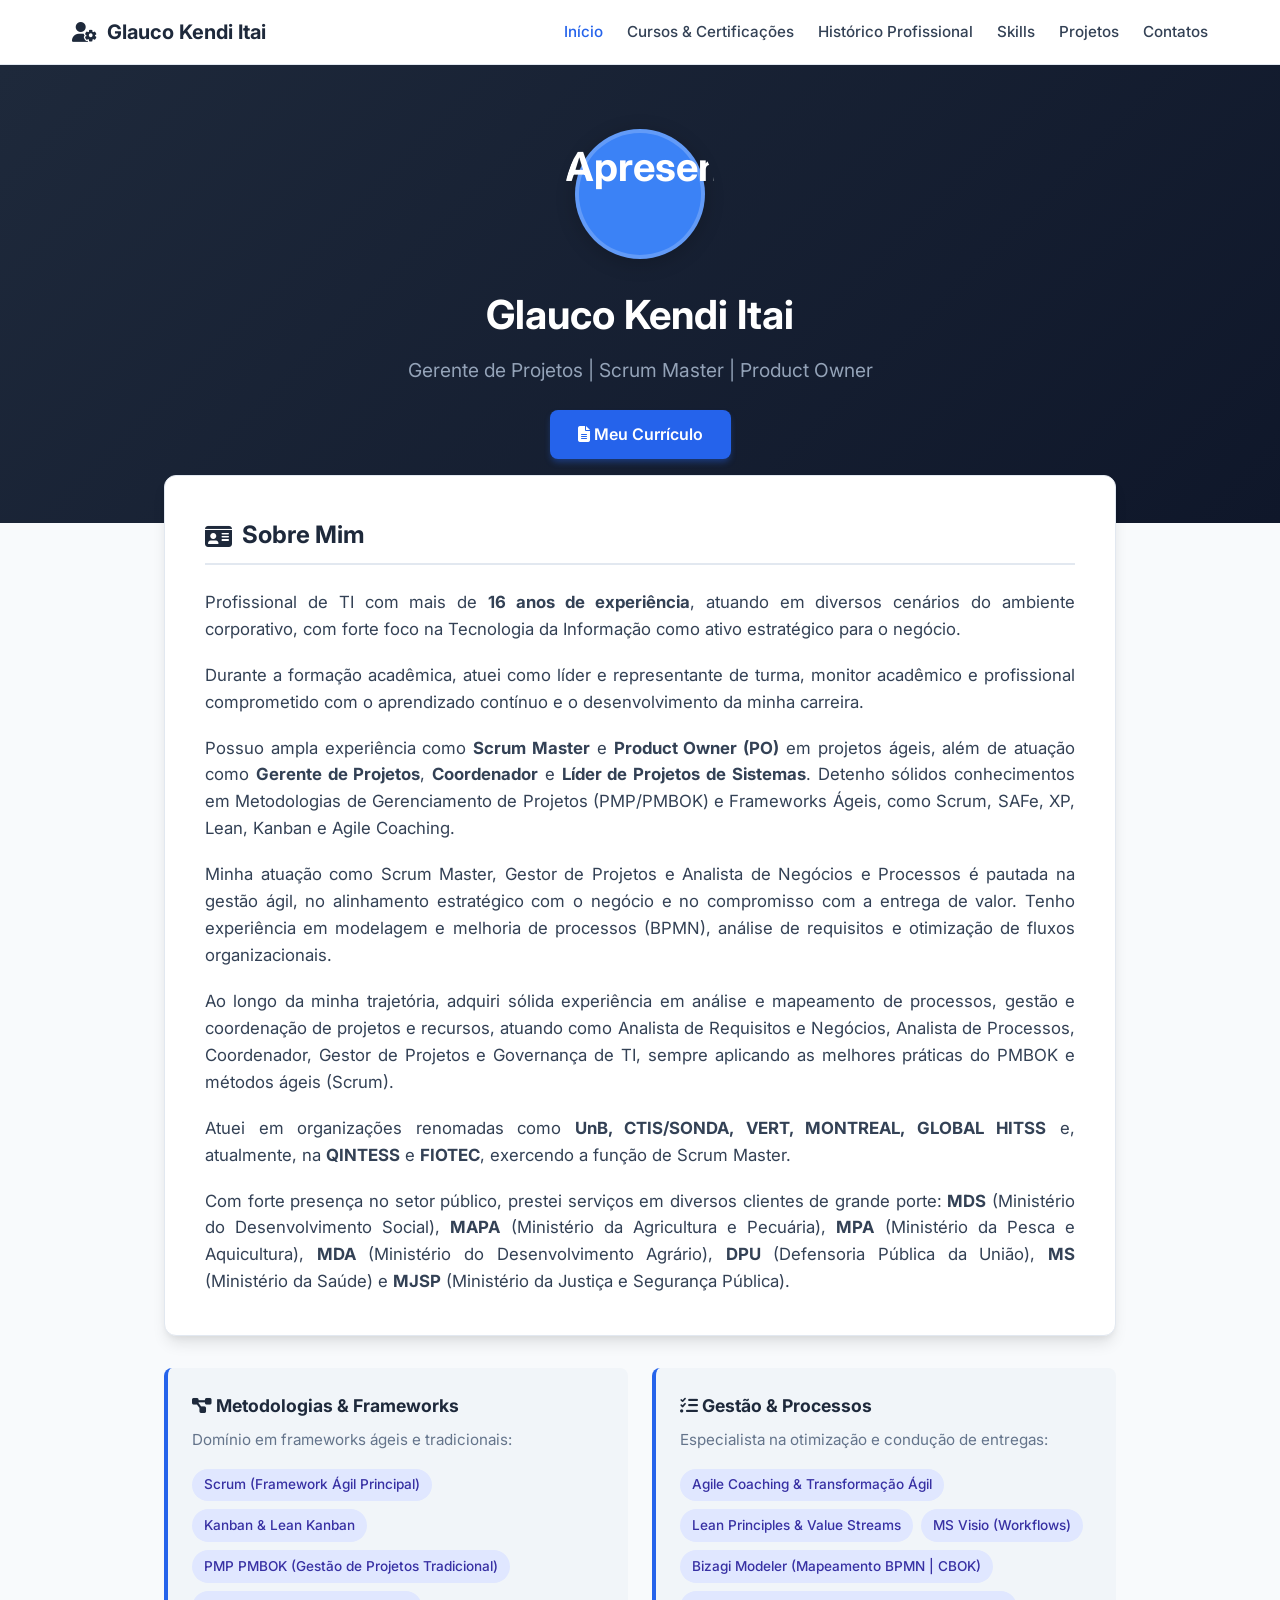
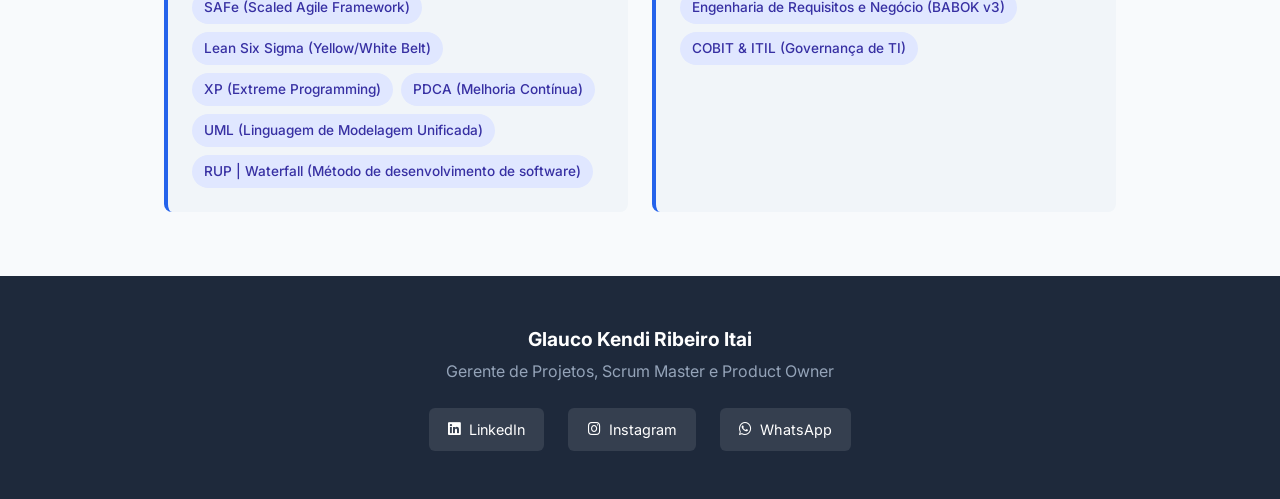
==== commit 24a8297b: "Update index.html" ====
--- a/index.html
+++ b/index.html
@@ -88,7 +88,7 @@
                     <span class="tag">Agile Coaching & Transformação Ágil</span>
                     <span class="tag">Lean Principles & Value Streams</span>
                     <span class="tag">MS Visio (Workflows)</span>
-                    <span class="tag">Bizagi Modeler (Mapeamento BPMN)</span>
+                    <span class="tag">Bizagi Modeler (Mapeamento BPMN | CBOK)</span>
                     <span class="tag">Engenharia de Requisitos e Negócio (BABOK v3)</span>
                     <span class="tag">COBIT & ITIL (Governança de TI)</span>
                 </div>
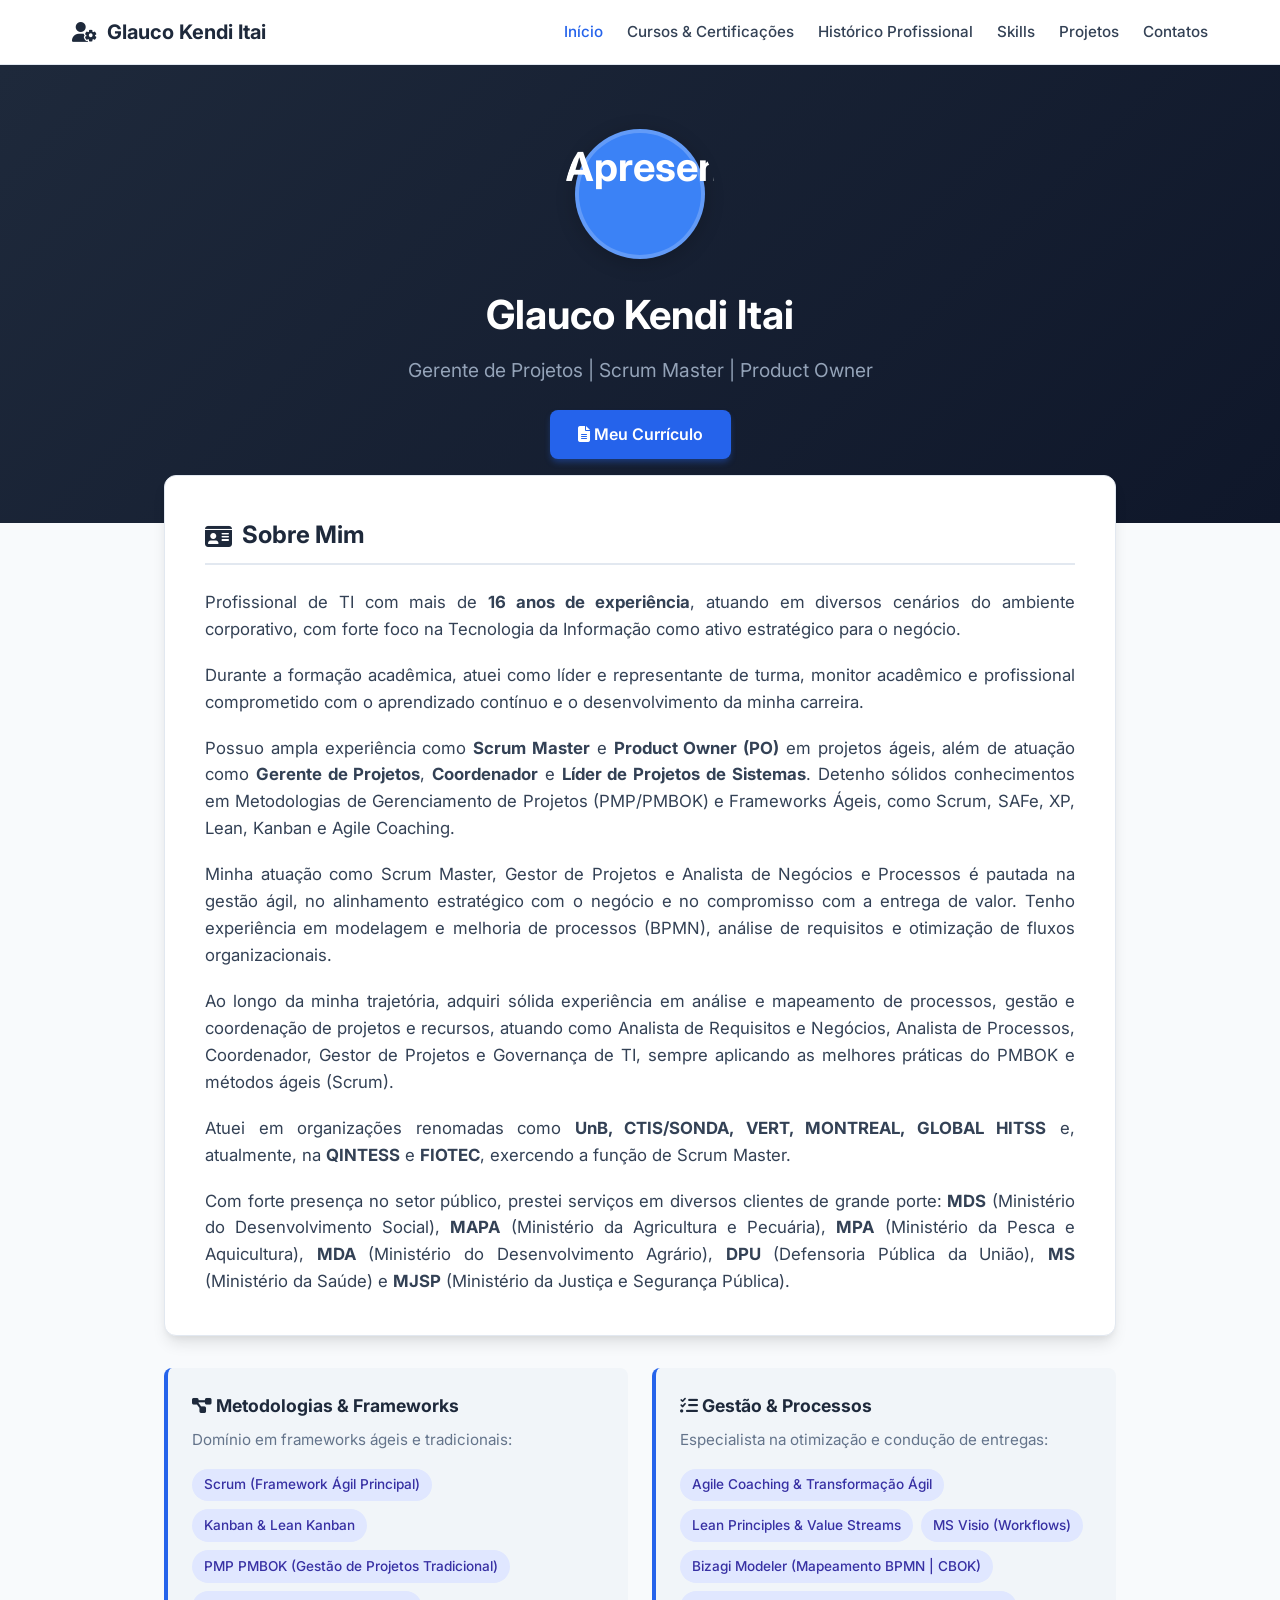
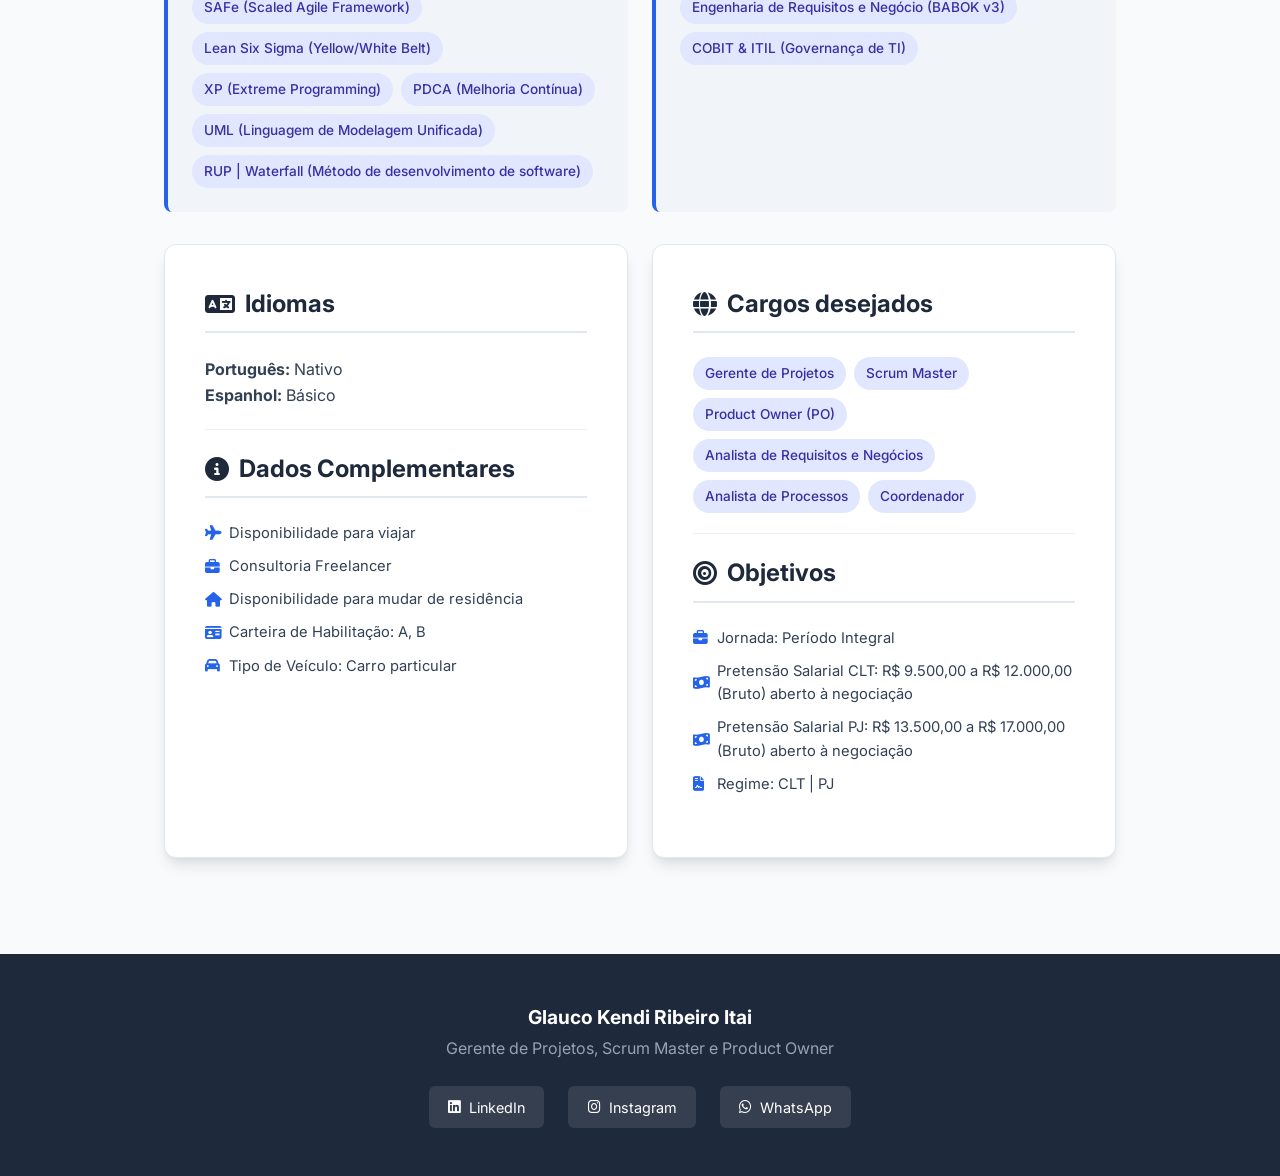
==== commit 630cf033: "Update index.html" ====
--- a/index.html
+++ b/index.html
@@ -1,4 +1,3 @@
-
 <!DOCTYPE html>
 <html lang="pt-BR">
 <head>
@@ -71,7 +70,7 @@
                 <div class="tags-container">
                     <span class="tag">Scrum (Framework Ágil Principal)</span>
                     <span class="tag">Kanban & Lean Kanban</span>
-                    <span class="tag">PMP  PMBOK (Gestão de Projetos Tradicional)</span>
+                    <span class="tag">PMP PMBOK (Gestão de Projetos Tradicional)</span>
                     <span class="tag">SAFe (Scaled Agile Framework)</span>
                     <span class="tag">Lean Six Sigma (Yellow/White Belt)</span>
                     <span class="tag">XP (Extreme Programming)</span>
@@ -94,6 +93,51 @@
                 </div>
             </div>
         </div>
+
+        <!-- Seção reorganizada em 2 colunas -->
+        <div class="grid-cards">
+            <!-- Coluna 1: Idiomas e Dados Complementares -->
+            <div class="card">
+                <h2 class="section-title"><i class="fa-solid fa-language"></i> Idiomas</h2>
+                <p><strong>Português:</strong> Nativo</p>
+                <p><strong>Espanhol:</strong> Básico</p>
+                
+                <hr style="margin: 20px 0; border: 0; border-top: 1px solid #eee;">
+                
+                <h2 class="section-title"><i class="fa-solid fa-info-circle"></i> Dados Complementares</h2>
+                <ul class="cert-details">
+                    <li><i class="fa-solid fa-plane"></i> Disponibilidade para viajar</li>
+                    <li><i class="fa-solid fa-briefcase"></i> Consultoria Freelancer</li>
+                    <li><i class="fa-solid fa-house"></i> Disponibilidade para mudar de residência</li>
+                    <li><i class="fa-solid fa-id-card"></i> Carteira de Habilitação: A, B</li>
+                    <li><i class="fa-solid fa-car"></i> Tipo de Veículo: Carro particular</li>
+                </ul>
+            </div>
+
+            <!-- Coluna 2: Cargos Desejados e Objetivos -->
+            <div class="card">
+                <h2 class="section-title"><i class="fa-solid fa-globe"></i> Cargos desejados</h2>
+                <div class="tags-container" style="margin-bottom: 20px;">
+                    <span class="tag">Gerente de Projetos</span>
+                    <span class="tag">Scrum Master</span>
+                    <span class="tag">Product Owner (PO)</span>
+                    <span class="tag">Analista de Requisitos e Negócios</span>
+                    <span class="tag">Analista de Processos</span>
+                    <span class="tag">Coordenador</span>
+                </div>
+                
+                <hr style="margin: 20px 0; border: 0; border-top: 1px solid #eee;">
+                
+                <h2 class="section-title"><i class="fa-solid fa-bullseye"></i> Objetivos</h2>
+                <ul class="cert-details">
+                    <li><i class="fa-solid fa-briefcase"></i> Jornada: Período Integral</li>
+                    <li><i class="fa-solid fa-money-bill-wave"></i> Pretensão Salarial CLT: R$ 9.500,00 a R$ 12.000,00 (Bruto) aberto à negociação</li>
+                    <li><i class="fa-solid fa-money-bill-wave"></i> Pretensão Salarial PJ: R$ 13.500,00 a R$ 17.000,00 (Bruto) aberto à negociação</li>
+                    <li><i class="fa-solid fa-file-contract"></i> Regime: CLT | PJ</li>
+                </ul>
+            </div>
+        </div>
+
     </main>
 
     <!-- Footer Section -->
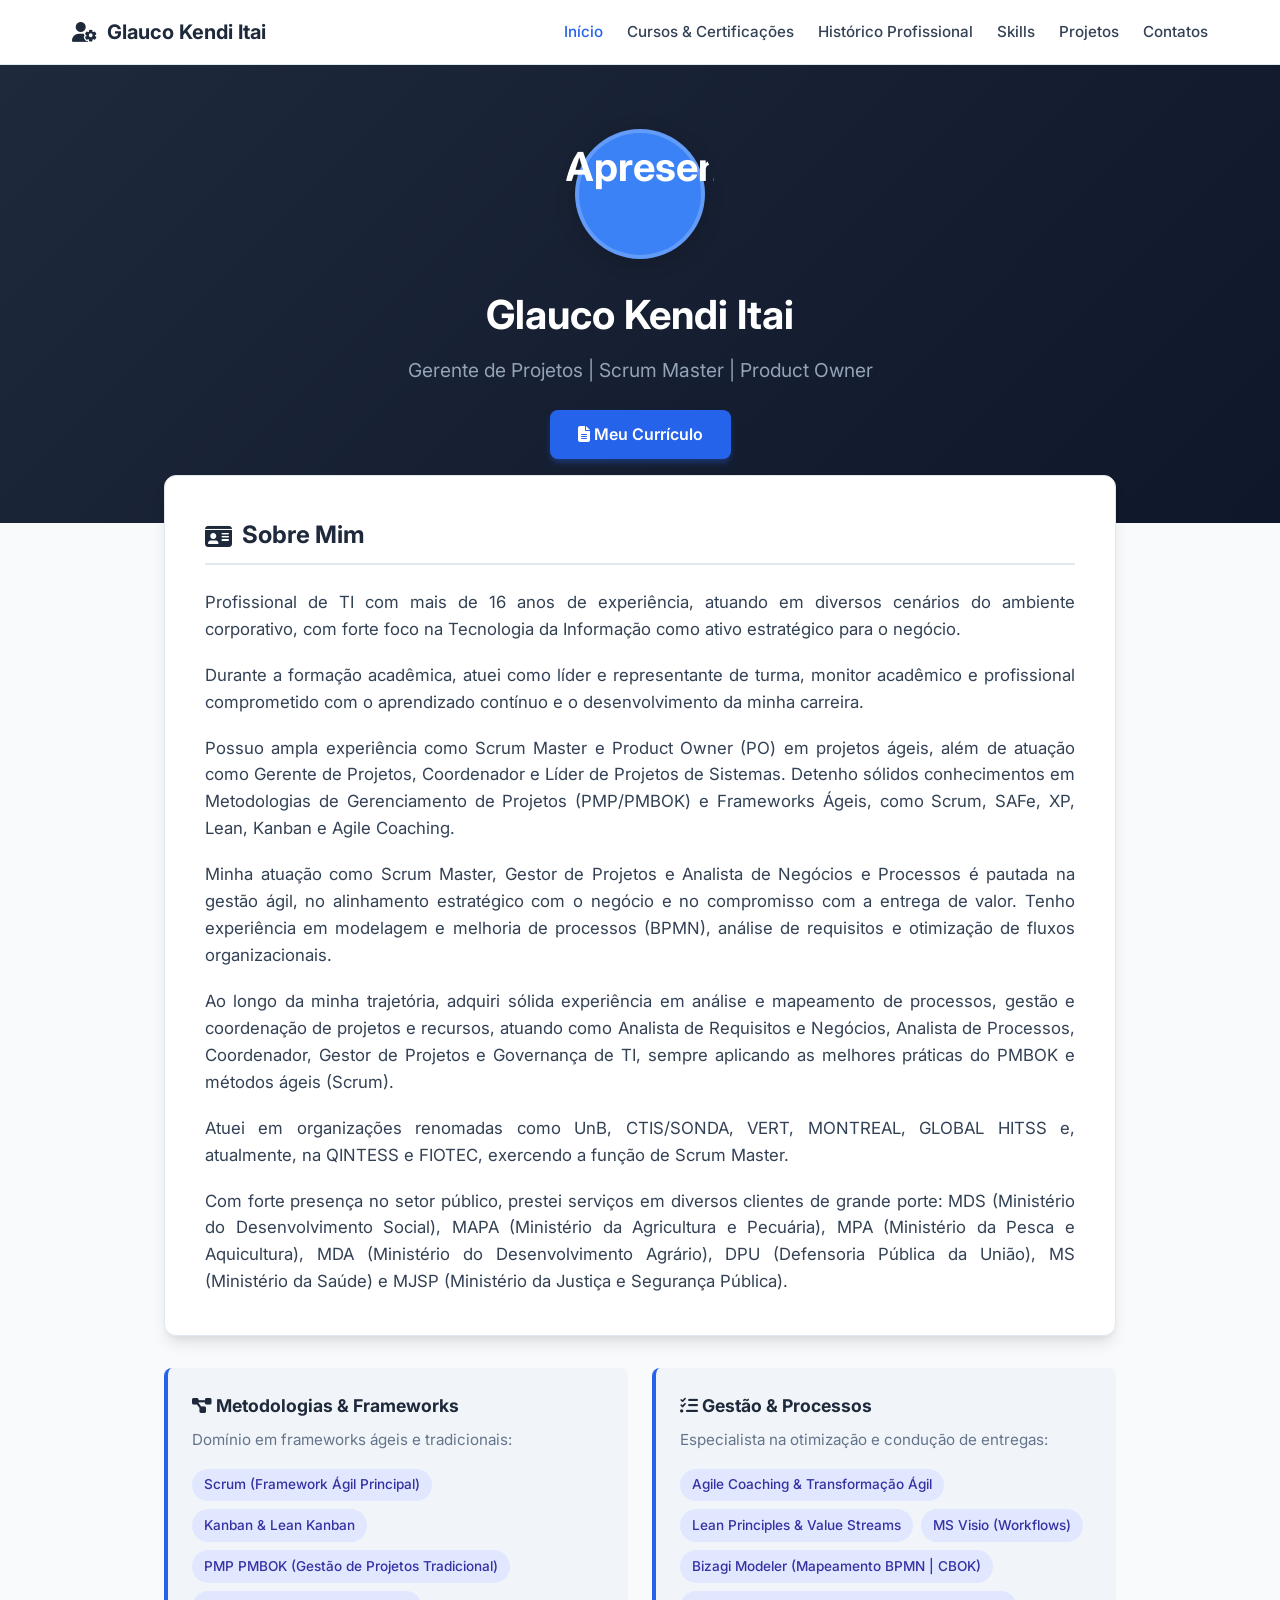
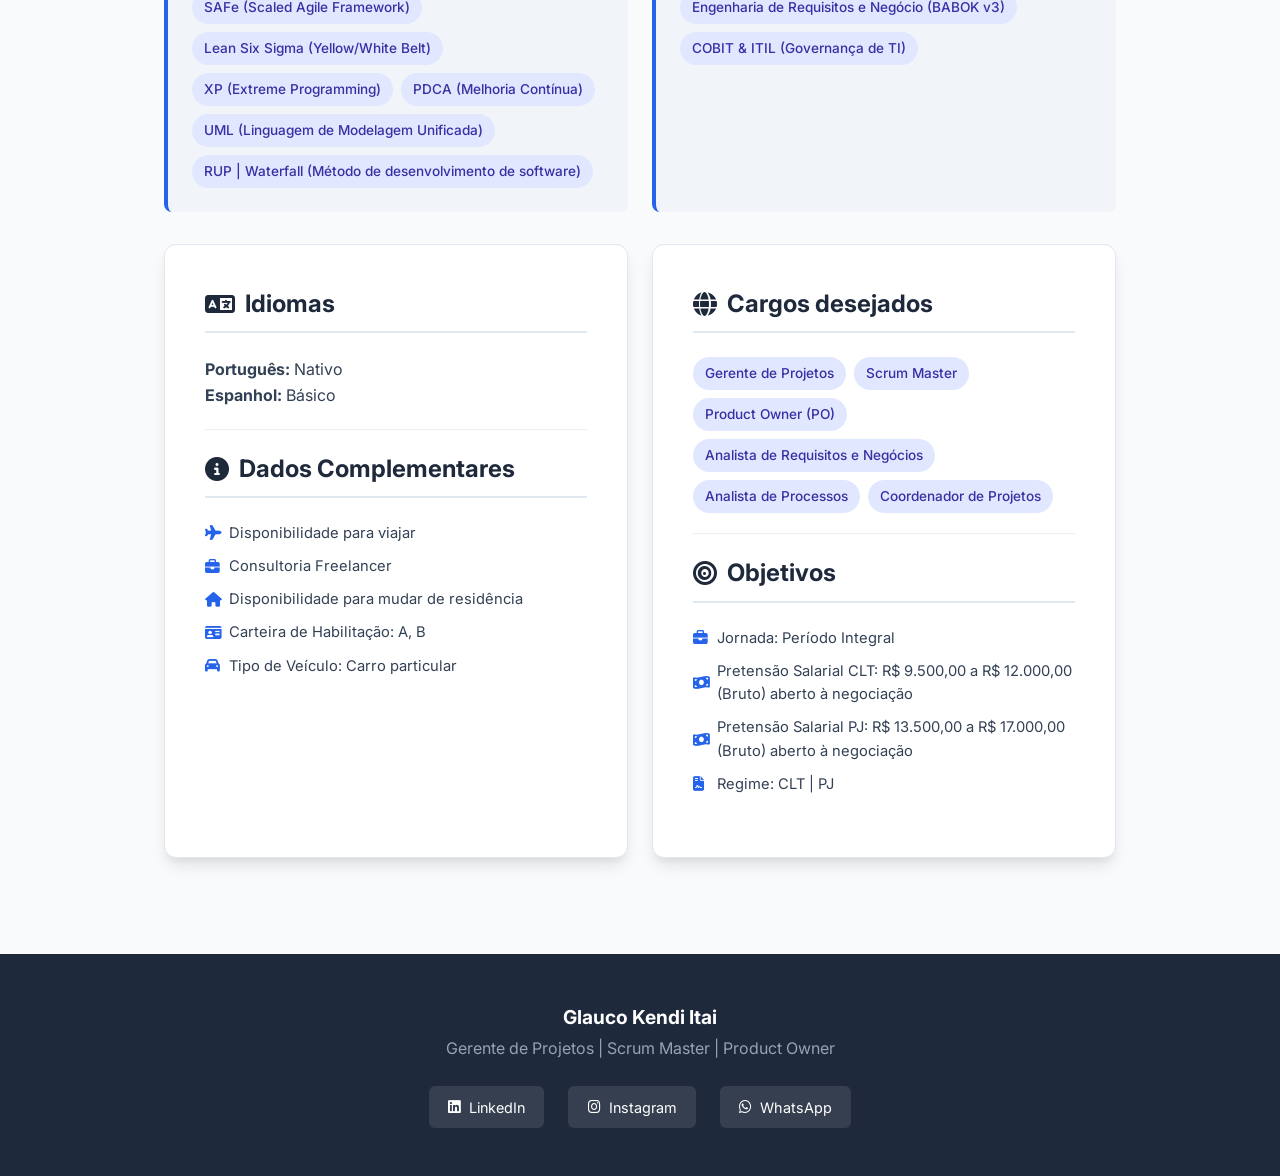
==== commit 689ac2c1: "Add files via upload" ====
--- a/index.html
+++ b/index.html
@@ -7,6 +7,7 @@
     <link href="https://fonts.googleapis.com/css2?family=Inter:wght@300;400;500;600;700&display=swap" rel="stylesheet">
     <link rel="stylesheet" href="https://cdnjs.cloudflare.com/ajax/libs/font-awesome/6.4.0/css/all.min.css">
     <link rel="stylesheet" href="style.css">
+    <script src="indexscript.js" defer></script>
 </head>
 <body>
 
@@ -33,11 +34,11 @@
     <section class="hero">
         <div class="hero-content">
             <div class="profile-img-placeholder">
-                <img src="https://github.com/GlaucoKendiItai/meubancodeimagens/blob/main/imagem%20apresenta%C3%A7%C3%A3o.jpg?raw=true" alt="Apresentação" style="width: 150px; height: 150px; border-radius: 50%; object-fit: cover;">
+                <img id="hero-img" src="" alt="Apresentação" style="width: 150px; height: 150px; border-radius: 50%; object-fit: cover;">
             </div>
-            <h1>Glauco Kendi Itai</h1>
-            <p>Gerente de Projetos | Scrum Master | Product Owner</p>
-            <a href="meu-cv.html" class="hero-btn"><i class="fa-solid fa-file-lines"></i> Meu Currículo</a>
+            <h1 id="hero-nome"></h1>
+            <p id="hero-titulo"></p>
+            <a id="hero-cv" href="#" class="hero-btn"><i class="fa-solid fa-file-lines"></i> Meu Currículo</a>
         </div>
     </section>
 
@@ -45,21 +46,7 @@
     <main class="container">
         <div class="card">
             <h2 class="section-title"><i class="fa-solid fa-id-card"></i> Sobre Mim</h2>
-            <div class="bio-text">
-                <p>Profissional de TI com mais de <strong>16 anos de experiência</strong>, atuando em diversos cenários do ambiente corporativo, com forte foco na Tecnologia da Informação como ativo estratégico para o negócio.</p>
-                
-                <p>Durante a formação acadêmica, atuei como líder e representante de turma, monitor acadêmico e profissional comprometido com o aprendizado contínuo e o desenvolvimento da minha carreira.</p>
-                
-                <p>Possuo ampla experiência como <strong>Scrum Master</strong> e <strong>Product Owner (PO)</strong> em projetos ágeis, além de atuação como <strong>Gerente de Projetos</strong>, <strong>Coordenador</strong> e <strong>Líder de Projetos de Sistemas</strong>. Detenho sólidos conhecimentos em Metodologias de Gerenciamento de Projetos (PMP/PMBOK) e Frameworks Ágeis, como Scrum, SAFe, XP, Lean, Kanban e Agile Coaching.</p>
-                
-                <p>Minha atuação como Scrum Master, Gestor de Projetos e Analista de Negócios e Processos é pautada na gestão ágil, no alinhamento estratégico com o negócio e no compromisso com a entrega de valor. Tenho experiência em modelagem e melhoria de processos (BPMN), análise de requisitos e otimização de fluxos organizacionais.</p>
-                
-                <p>Ao longo da minha trajetória, adquiri sólida experiência em análise e mapeamento de processos, gestão e coordenação de projetos e recursos, atuando como Analista de Requisitos e Negócios, Analista de Processos, Coordenador, Gestor de Projetos e Governança de TI, sempre aplicando as melhores práticas do PMBOK e métodos ágeis (Scrum).</p>
-                
-                <p>Atuei em organizações renomadas como <strong>UnB, CTIS/SONDA, VERT, MONTREAL, GLOBAL HITSS</strong> e, atualmente, na <strong>QINTESS</strong> e <strong>FIOTEC</strong>, exercendo a função de Scrum Master.</p>
-                
-                <p>Com forte presença no setor público, prestei serviços em diversos clientes de grande porte: <strong>MDS</strong> (Ministério do Desenvolvimento Social), <strong>MAPA</strong> (Ministério da Agricultura e Pecuária), <strong>MPA</strong> (Ministério da Pesca e Aquicultura), <strong>MDA</strong> (Ministério do Desenvolvimento Agrário), <strong>DPU</strong> (Defensoria Pública da União), <strong>MS</strong> (Ministério da Saúde) e <strong>MJSP</strong> (Ministério da Justiça e Segurança Pública).</p>
-            </div>
+            <div class="bio-text" id="sobre-mim-container"></div>
         </div>
 
         <!-- Highlight Grid -->
@@ -67,100 +54,53 @@
             <div class="info-box">
                 <h3><i class="fa-solid fa-diagram-project"></i> Metodologias & Frameworks</h3>
                 <p>Domínio em frameworks ágeis e tradicionais:</p>
-                <div class="tags-container">
-                    <span class="tag">Scrum (Framework Ágil Principal)</span>
-                    <span class="tag">Kanban & Lean Kanban</span>
-                    <span class="tag">PMP PMBOK (Gestão de Projetos Tradicional)</span>
-                    <span class="tag">SAFe (Scaled Agile Framework)</span>
-                    <span class="tag">Lean Six Sigma (Yellow/White Belt)</span>
-                    <span class="tag">XP (Extreme Programming)</span>
-                    <span class="tag">PDCA (Melhoria Contínua)</span>
-                    <span class="tag">UML (Linguagem de Modelagem Unificada)</span>
-                    <span class="tag">RUP | Waterfall (Método de desenvolvimento de software)</span>
-                </div>
+                <div class="tags-container" id="metodologias-container"></div>
             </div>
 
             <div class="info-box">
                 <h3><i class="fa-solid fa-list-check"></i> Gestão & Processos</h3>
                 <p>Especialista na otimização e condução de entregas:</p>
-                <div class="tags-container">
-                    <span class="tag">Agile Coaching & Transformação Ágil</span>
-                    <span class="tag">Lean Principles & Value Streams</span>
-                    <span class="tag">MS Visio (Workflows)</span>
-                    <span class="tag">Bizagi Modeler (Mapeamento BPMN | CBOK)</span>
-                    <span class="tag">Engenharia de Requisitos e Negócio (BABOK v3)</span>
-                    <span class="tag">COBIT & ITIL (Governança de TI)</span>
-                </div>
+                <div class="tags-container" id="gestao-container"></div>
             </div>
         </div>
 
-        <!-- Seção reorganizada em 2 colunas -->
+        <!-- Seção de 2 colunas -->
         <div class="grid-cards">
-            <!-- Coluna 1: Idiomas e Dados Complementares -->
+            <!-- Coluna 1 -->
             <div class="card">
                 <h2 class="section-title"><i class="fa-solid fa-language"></i> Idiomas</h2>
-                <p><strong>Português:</strong> Nativo</p>
-                <p><strong>Espanhol:</strong> Básico</p>
+                <div id="idiomas-container"></div>
                 
                 <hr style="margin: 20px 0; border: 0; border-top: 1px solid #eee;">
                 
                 <h2 class="section-title"><i class="fa-solid fa-info-circle"></i> Dados Complementares</h2>
-                <ul class="cert-details">
-                    <li><i class="fa-solid fa-plane"></i> Disponibilidade para viajar</li>
-                    <li><i class="fa-solid fa-briefcase"></i> Consultoria Freelancer</li>
-                    <li><i class="fa-solid fa-house"></i> Disponibilidade para mudar de residência</li>
-                    <li><i class="fa-solid fa-id-card"></i> Carteira de Habilitação: A, B</li>
-                    <li><i class="fa-solid fa-car"></i> Tipo de Veículo: Carro particular</li>
-                </ul>
+                <ul class="cert-details" id="dados-comp-container"></ul>
             </div>
 
-            <!-- Coluna 2: Cargos Desejados e Objetivos -->
+            <!-- Coluna 2 -->
             <div class="card">
                 <h2 class="section-title"><i class="fa-solid fa-globe"></i> Cargos desejados</h2>
-                <div class="tags-container" style="margin-bottom: 20px;">
-                    <span class="tag">Gerente de Projetos</span>
-                    <span class="tag">Scrum Master</span>
-                    <span class="tag">Product Owner (PO)</span>
-                    <span class="tag">Analista de Requisitos e Negócios</span>
-                    <span class="tag">Analista de Processos</span>
-                    <span class="tag">Coordenador</span>
-                </div>
+                <div class="tags-container" style="margin-bottom: 20px;" id="cargos-container"></div>
                 
                 <hr style="margin: 20px 0; border: 0; border-top: 1px solid #eee;">
                 
                 <h2 class="section-title"><i class="fa-solid fa-bullseye"></i> Objetivos</h2>
-                <ul class="cert-details">
-                    <li><i class="fa-solid fa-briefcase"></i> Jornada: Período Integral</li>
-                    <li><i class="fa-solid fa-money-bill-wave"></i> Pretensão Salarial CLT: R$ 9.500,00 a R$ 12.000,00 (Bruto) aberto à negociação</li>
-                    <li><i class="fa-solid fa-money-bill-wave"></i> Pretensão Salarial PJ: R$ 13.500,00 a R$ 17.000,00 (Bruto) aberto à negociação</li>
-                    <li><i class="fa-solid fa-file-contract"></i> Regime: CLT | PJ</li>
-                </ul>
+                <ul class="cert-details" id="objetivos-container"></ul>
             </div>
         </div>
-
     </main>
 
     <!-- Footer Section -->
     <footer>
         <div class="footer-content">
             <div class="footer-text">
-                <h3>Glauco Kendi Ribeiro Itai</h3>
-                <p>Gerente de Projetos, Scrum Master e Product Owner</p>
+                <h3 id="footer-nome"></h3>
+                <p id="footer-titulo"></p>
             </div>
             
-            <div class="social-links">
-                <a href="https://www.linkedin.com/in/glaucokenditai/" target="_blank" class="social-btn">
-                    <i class="fa-brands fa-linkedin"></i> LinkedIn
-                </a>
-                <a href="https://www.instagram.com/glaucokendi/?hl=pt-br" target="_blank" class="social-btn">
-                    <i class="fa-brands fa-instagram"></i> Instagram
-                </a>
-                <a href="http://wa.me/+5543996429944" target="_blank" class="social-btn">
-                    <i class="fa-brands fa-whatsapp"></i> WhatsApp
-                </a>
-            </div>
+            <div class="social-links" id="social-container"></div>
         </div>
     </footer>
 
 </body>
-</html>
+</html>
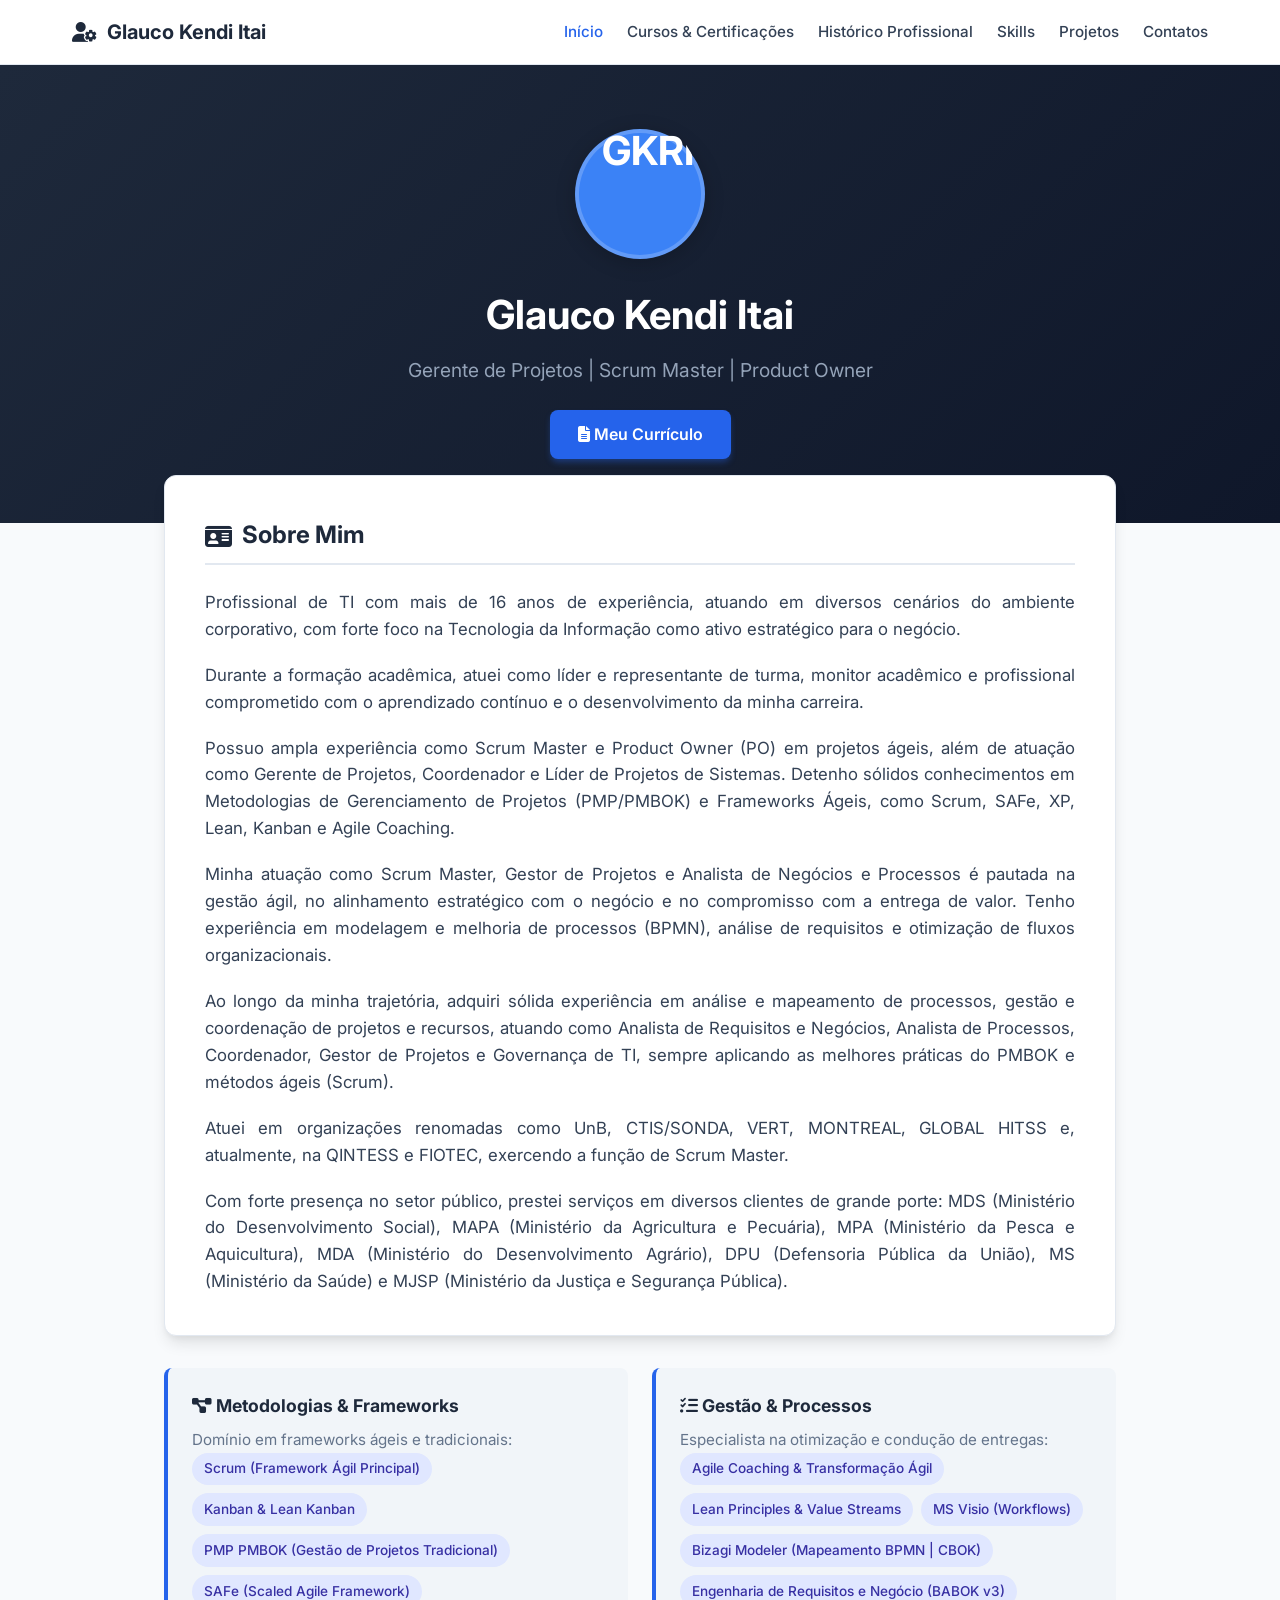
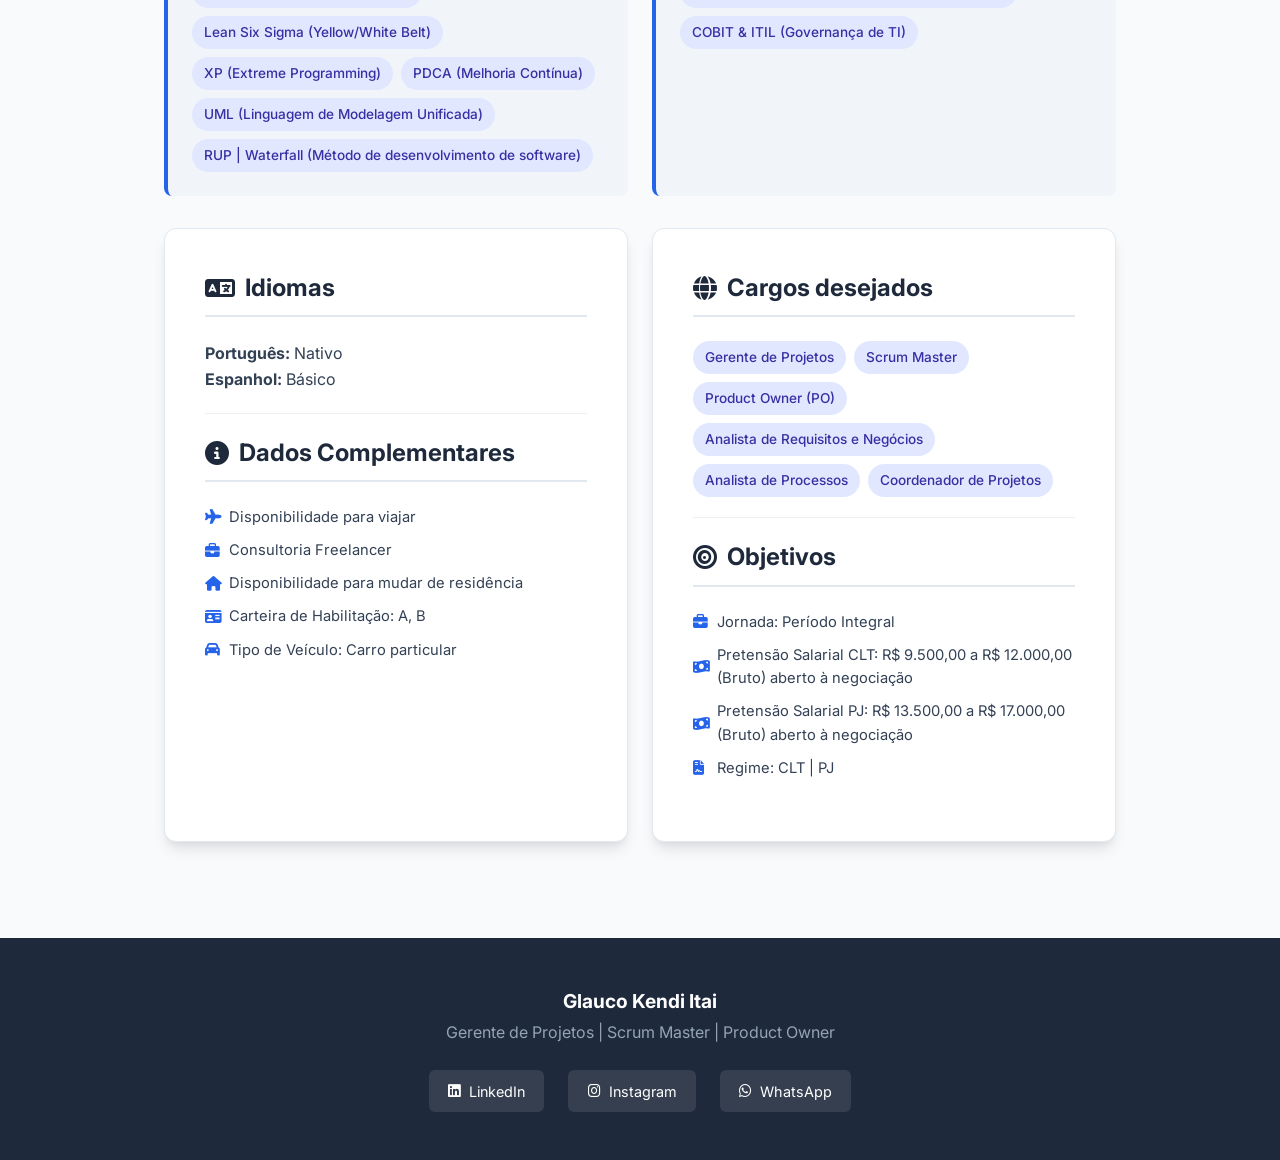
==== commit 9df90a49: "Add files via upload" ====
--- a/index.html
+++ b/index.html
@@ -34,7 +34,7 @@
     <section class="hero">
         <div class="hero-content">
             <div class="profile-img-placeholder">
-                <img id="hero-img" src="" alt="Apresentação" style="width: 150px; height: 150px; border-radius: 50%; object-fit: cover;">
+                <img id="hero-img" src="ativos/imagem-3x4.jpg" alt="GKRI" style="width: 150px; height: 150px; border-radius: 50%; object-fit: cover;">
             </div>
             <h1 id="hero-nome"></h1>
             <p id="hero-titulo"></p>
--- a/style.css
+++ b/style.css
@@ -1,3 +1,23 @@
+/* ==========================================================================
+   SUMÁRIO DE ESTILOS CSS
+   ==========================================================================
+   1. Variáveis Globais & Reset
+   2. Layout & Navegação Base (Header, Cards, Footer)
+   3. Home / Hero & Apresentação
+   4. Experiência Profissional & Linha do Tempo
+   5. Projetos & Modais
+   6. Habilidades & Competências (Skills)
+   7. Cursos, Certificações & Formação
+   8. Contato
+   9. Layout Específico do CV & Grids
+   10. Padronização de Tags
+   11. Responsividade (Media Queries)
+   12. Estilos para Impressão (PDF/Print)
+   ========================================================================== */
+
+/* ==========================================================================
+   1. VARIÁVEIS GLOBAIS E RESET
+   ========================================================================== */
 :root {
     --primary: #1e293b;
     --primary-accent: #2563eb;
@@ -22,7 +42,9 @@
     line-height: 1.6;
 }
 
-/* Header / Navbar */
+/* ==========================================================================
+   2. LAYOUT & NAVEGAÇÃO BASE (Header, Cards, Footer)
+   ========================================================================== */
 header {
     background-color: var(--bg-card);
     border-bottom: 1px solid var(--border-color);
@@ -64,68 +86,11 @@
     transition: color 0.2s ease;
 }
 
-.nav-link:hover, .nav-link.active {
-    color: var(--primary-accent);
-}
-
-/* Hero Section */
-.hero {
-    background: linear-gradient(135deg, #1e293b 0%, #0f172a 100%);
-    color: white;
-    padding: 4rem 2rem;
-    text-align: center;
-}
-
-.hero-content {
-    max-width: 800px;
-    margin: 0 auto;
-}
-
-.profile-img-placeholder {
-    width: 130px;
-    height: 130px;
-    border-radius: 50%;
-    background-color: #3b82f6;
-    color: white;
-    display: flex;
-    align-items: center;
-    justify-content: center;
-    font-size: 2.5rem;
-    font-weight: bold;
-    margin: 0 auto 1.5rem auto;
-    border: 4px solid rgba(255, 255, 255, 0.2);
-    box-shadow: 0 4px 20px rgba(0,0,0,0.2);
-}
-
-.hero h1 {
-    font-size: 2.5rem;
-    margin-bottom: 0.5rem;
-    font-weight: 700;
-}
-
-.hero p {
-    font-size: 1.2rem;
-    color: #94a3b8;
-    margin-bottom: 1.5rem;
-}
-
-.hero-btn {
-    display: inline-block;
-    background-color: var(--primary-accent);
-    color: white;
-    padding: 0.75rem 1.75rem;
-    border-radius: 8px;
-    text-decoration: none;
-    font-weight: 600;
-    transition: background-color 0.2s;
-    box-shadow: 0 4px 6px -1px rgba(37, 99, 235, 0.4);
-}
-
-.hero-btn:hover {
-    background-color: #1d4ed8;
-}
-
-/* Main Content Container */
+.nav-link:hover, 
+.nav-link.active {
+    color: var(--primary-accent);
+}
+
 .container {
     max-width: 1000px;
     margin: -3rem auto 4rem auto;
@@ -154,6 +119,118 @@
     gap: 10px;
 }
 
+footer {
+    background-color: var(--primary);
+    color: #94a3b8;
+    padding: 3rem 1.5rem;
+    text-align: center;
+}
+
+.footer-content {
+    max-width: 1000px;
+    margin: 0 auto;
+}
+
+.footer-text {
+    margin-bottom: 1.5rem;
+}
+
+.footer-text h3 {
+    color: #ffffff;
+    font-size: 1.2rem;
+    margin-bottom: 0.25rem;
+}
+
+.social-links {
+    display: flex;
+    justify-content: center;
+    gap: 1.5rem;
+    margin-top: 1rem;
+}
+
+.social-btn {
+    display: inline-flex;
+    align-items: center;
+    gap: 8px;
+    color: #ffffff;
+    background-color: rgba(255, 255, 255, 0.1);
+    padding: 0.6rem 1.2rem;
+    border-radius: 6px;
+    text-decoration: none;
+    font-size: 0.9rem;
+    transition: all 0.2s ease;
+}
+
+.social-btn:hover {
+    background-color: var(--primary-accent);
+    transform: translateY(-2px);
+}
+
+/* ==========================================================================
+   3. HOME / HERO & APRESENTAÇÃO
+   ========================================================================== */
+.hero {
+    background: linear-gradient(135deg, #1e293b 0%, #0f172a 100%);
+    color: #ffffff;
+    padding: 4rem 2rem;
+    text-align: center;
+}
+
+.hero-content {
+    max-width: 800px;
+    margin: 0 auto;
+}
+
+.profile-img-placeholder {
+    width: 130px;
+    height: 130px;
+    border-radius: 50%;
+    background-color: #3b82f6;
+    color: #ffffff;
+    display: flex;
+    align-items: center;
+    justify-content: center;
+    font-size: 2.5rem;
+    font-weight: bold;
+    margin: 0 auto 1.5rem auto;
+    border: 4px solid rgba(255, 255, 255, 0.2);
+    box-shadow: 0 4px 20px rgba(0,0,0,0.2);
+}
+
+.hero h1 {
+    font-size: 2.5rem;
+    margin-bottom: 0.5rem;
+    font-weight: 700;
+}
+
+.hero p {
+    font-size: 1.2rem;
+    color: #94a3b8;
+    margin-bottom: 1.5rem;
+}
+
+.hero-contact-info {
+    margin: 1rem 0 1.5rem 0;
+    font-size: 0.95rem;
+    color: #cbd5e1;
+}
+
+.hero-btn {
+    display: inline-block;
+    background-color: var(--primary-accent);
+    color: #ffffff;
+    padding: 0.75rem 1.75rem;
+    border-radius: 8px;
+    text-decoration: none;
+    font-weight: 600;
+    transition: background-color 0.2s;
+    box-shadow: 0 4px 6px -1px rgba(37, 99, 235, 0.4);
+}
+
+.hero-btn:hover {
+    background-color: #1d4ed8;
+}
+
 .bio-text p {
     margin-bottom: 1.2rem;
     color: var(--text-main);
@@ -165,7 +242,6 @@
     margin-bottom: 0;
 }
 
-/* Experience Highlights Grid */
 .grid-cards {
     display: grid;
     grid-template-columns: repeat(auto-fit, minmax(280px, 1fr));
@@ -191,12 +267,521 @@
     color: var(--text-light);
 }
 
-/* Tags / Badges */
-.tags-container {
-    display: flex;
+/* ==========================================================================
+   4. EXPERIÊNCIA PROFISSIONAL & LINHA DO TEMPO
+   ========================================================================== */
+.timeline {
+    position: relative;
+    padding-left: 1.5rem;
+    margin-top: 2rem;
+}
+
+.timeline::before {
+    content: '';
+    position: absolute;
+    left: 0;
+    top: 5px;
+    bottom: 5px;
+    width: 2px;
+    background-color: var(--border-color);
+}
+
+.timeline-item {
+    position: relative;
+    margin-bottom: 2.5rem;
+}
+
+.timeline-item:last-child {
+    margin-bottom: 0;
+}
+
+.timeline-dot {
+    position: absolute;
+    left: -1.85rem;
+    top: 4px;
+    width: 14px;
+    height: 14px;
+    border-radius: 50%;
+    background-color: var(--primary-accent);
+    border: 3px solid var(--bg-card);
+    box-shadow: 0 0 0 2px var(--primary-accent);
+}
+
+.timeline-content {
+    background-color: #f8fafc;
+    border: 1px solid var(--border-color);
+    border-radius: 8px;
+    padding: 1.5rem;
+}
+
+.timeline-header {
+    display: flex;
+    justify-content: space-between;
+    align-items: center;
     flex-wrap: wrap;
     gap: 0.5rem;
+    margin-bottom: 0.5rem;
+}
+
+.job-title {
+    font-size: 1.15rem;
+    color: var(--primary);
+    font-weight: 700;
+}
+
+.job-period {
+    font-size: 0.85rem;
+    color: var(--primary-accent);
+    font-weight: 600;
+    background-color: #eff6ff;
+    padding: 0.25rem 0.6rem;
+    border-radius: 4px;
+}
+
+.company-name {
+    font-size: 0.95rem;
+    color: var(--text-light);
+    font-weight: 500;
+    margin-bottom: 1rem;
+    display: flex;
+    align-items: center;
+    gap: 6px;
+}
+
+.client-name {
+    display: inline-flex;
+    align-items: center;
+    gap: 6px;
+    font-size: 0.85rem;
+    font-weight: 600;
+    color: #2b6cb0;
+    background-color: #ebf8ff;
+    border: 1px solid #bee3f8;
+    padding: 4px 10px;
+    border-radius: 6px;
+    margin-top: 6px;
+    margin-bottom: 12px;
+}
+
+.client-name i {
+    color: #3182ce;
+}
+
+.job-description {
+    font-size: 0.95rem;
+    color: var(--text-main);
+    line-height: 1.6;
+    margin-bottom: 1rem;
+}
+
+.jobs-list {
+    display: flex;
+    flex-direction: column;
+    gap: 1.5rem;
+}
+
+.job-item {
+    background-color: #f8fafc;
+    border: 1px solid var(--border-color);
+    border-radius: 8px;
+    padding: 1.25rem;
+}
+
+.job-header {
+    display: flex;
+    justify-content: space-between;
+    align-items: flex-start;
+    flex-wrap: wrap;
+    gap: 0.5rem;
+    margin-bottom: 0.75rem;
+}
+
+.job-client {
+    font-size: 0.9rem;
+    color: var(--text-light);
+    display: block;
+    margin-top: 0.25rem;
+}
+
+.job-details {
+    display: none;
     margin-top: 1rem;
+    padding-top: 1rem;
+    border-top: 1px dashed var(--border-color);
+    color: var(--text-main);
+    font-size: 0.95rem;
+    line-height: 1.6;
+}
+
+.job-skills {
+    margin-top: 15px;
+    padding-top: 12px;
+    border-top: 1px dashed #e0e0e0;
+}
+
+.job-skills strong {
+    display: block;
+    font-size: 0.9em;
+    color: #4a5568;
+    margin-bottom: 8px;
+}
+
+.toggle-btn-container {
+    margin-top: 0.5rem;
+    margin-bottom: 0.5rem;
+}
+
+.btn-toggle {
+    background: transparent;
+    border: 1px solid var(--primary-accent);
+    color: var(--primary-accent);
+    padding: 0.4rem 0.8rem;
+    border-radius: 6px;
+    cursor: pointer;
+    font-size: 0.85rem;
+    font-weight: 600;
+    transition: all 0.2s ease;
+    display: inline-flex;
+    align-items: center;
+    gap: 6px;
+}
+
+.btn-toggle:hover {
+    background-color: var(--primary-accent);
+    color: #ffffff;
+}
+
+.btn-toggle-desc {
+    display: inline-flex;
+    align-items: center;
+    gap: 0.5rem;
+    padding: 0.4rem 0.85rem;
+    font-size: 0.825rem;
+    font-weight: 600;
+    color: #2563eb;
+    background-color: #eff6ff;
+    border: 1px solid #bfdbfe;
+    border-radius: 6px;
+    cursor: pointer;
+    margin: 0.5rem 0;
+    transition: all 0.2s ease;
+}
+
+.btn-toggle-desc:hover {
+    background-color: #dbeafe;
+    border-color: #93c5fd;
+    color: #1d4ed8;
+}
+
+.btn-toggle-desc.expanded {
+    background-color: #f1f5f9;
+    border-color: #cbd5e1;
+    color: #475569;
+}
+
+.job-details-wrapper {
+    margin-top: 0.5rem;
+}
+
+.job-details-wrapper.collapsed,
+.job-descriptions-wrapper.collapsed {
+    display: none;
+}
+
+.print-btn {
+    cursor: pointer;
+    border: none;
+    font-size: 0.95rem;
+}
+
+/* ==========================================================================
+   5. PROJETOS & MODAIS
+   ========================================================================== */
+.projects-count-badge {
+    display: inline-block;
+    background-color: #f1f5f9;
+    color: var(--text-light);
+    font-size: 0.9rem;
+    font-weight: 600;
+    padding: 6px 14px;
+    border-radius: 20px;
+    margin-bottom: 1.25rem;
+    border: 1px solid var(--border-color);
+}
+
+.company-selector-container {
+    margin-bottom: 1.5rem;
+}
+
+.selector-label {
+    font-size: 0.95rem;
+    color: var(--text-main);
+    margin-bottom: 0.75rem;
+}
+
+.company-buttons-grid {
+    display: flex;
+    flex-wrap: wrap;
+    gap: 10px;
+}
+
+.company-btn {
+    display: inline-flex;
+    align-items: center;
+    gap: 8px;
+    background-color: #f8fafc;
+    border: 1px solid var(--border-color);
+    color: var(--text-main);
+    padding: 0.6rem 1.2rem;
+    border-radius: 8px;
+    font-weight: 600;
+    font-size: 0.9rem;
+    cursor: pointer;
+    transition: all 0.2s ease;
+}
+
+.company-btn:hover {
+    background-color: #eff6ff;
+    border-color: #bfdbfe;
+    color: var(--primary-accent);
+}
+
+.company-btn.active {
+    background-color: var(--primary-accent);
+    color: #ffffff;
+    border-color: var(--primary-accent);
+}
+
+.company-btn .badge {
+    background-color: rgba(0, 0, 0, 0.08);
+    padding: 2px 8px;
+    border-radius: 12px;
+    font-size: 0.8rem;
+}
+
+.company-btn.active .badge {
+    background-color: rgba(255, 255, 255, 0.25);
+    color: #ffffff;
+}
+
+.selected-company-heading {
+    font-size: 1.1rem;
+    color: var(--primary);
+    margin-bottom: 1rem;
+    padding-bottom: 0.4rem;
+    border-bottom: 1px solid var(--border-color);
+}
+
+.projects-simple-list {
+    display: grid;
+    grid-template-columns: repeat(2, 1fr);
+    gap: 12px 20px;
+    list-style: none;
+    padding: 0;
+    margin: 0;
+}
+
+.project-modal-link {
+    display: inline-flex;
+    align-items: center;
+    gap: 12px;
+    width: 100%;
+    font-size: 0.95rem;
+    color: var(--text-main);
+    text-decoration: none;
+    padding: 0.85rem 1.25rem;
+    background-color: #f8fafc;
+    border: 1px solid var(--border-color);
+    border-radius: 8px;
+    transition: all 0.2s ease;
+}
+
+.project-modal-link i {
+    color: var(--primary-accent);
+    font-size: 1.1rem;
+}
+
+.project-modal-link:hover {
+    background-color: #eff6ff;
+    border-color: #bfdbfe;
+    color: var(--primary-accent);
+    transform: translateX(4px);
+}
+
+.modal-overlay {
+    position: fixed;
+    top: 0;
+    left: 0;
+    width: 100vw;
+    height: 100vh;
+    background-color: rgba(15, 23, 42, 0.6);
+    backdrop-filter: blur(4px);
+    display: none;
+    justify-content: center;
+    align-items: center;
+    z-index: 2000;
+}
+
+.modal-overlay.active {
+    display: flex;
+}
+
+.modal-container {
+    background: #ffffff;
+    width: 90%;
+    max-width: 600px;
+    max-height: 90vh;
+    overflow-y: auto;
+    padding: 2rem;
+    border-radius: 12px;
+    box-shadow: 0 20px 25px -5px rgba(0, 0, 0, 0.15);
+    position: relative;
+    animation: modalSlideUp 0.25s ease-out;
+}
+
+@keyframes modalSlideUp {
+    from { opacity: 0; transform: translateY(15px); }
+    to { opacity: 1; transform: translateY(0); }
+}
+
+.modal-close-btn {
+    position: absolute;
+    top: 1rem;
+    right: 1.25rem;
+    background: transparent;
+    border: none;
+    font-size: 1.75rem;
+    color: var(--text-light);
+    cursor: pointer;
+    line-height: 1;
+}
+
+.modal-close-btn:hover {
+    color: var(--primary);
+}
+
+.modal-project-title {
+    font-size: 1.3rem;
+    font-weight: 700;
+    color: var(--primary);
+    margin-bottom: 0.75rem;
+    padding-right: 1.5rem;
+    line-height: 1.3;
+}
+
+.project-meta-info {
+    display: flex;
+    flex-direction: column;
+    gap: 0.4rem;
+    background-color: #f8fafc;
+    border: 1px solid var(--border-color);
+    border-radius: 6px;
+    padding: 0.75rem 1rem;
+    margin-bottom: 1rem;
+}
+
+.modal-section-label {
+    font-size: 0.75rem;
+    font-weight: 700;
+    text-transform: uppercase;
+    letter-spacing: 0.05em;
+    color: var(--text-light);
+    margin-top: 1rem;
+    margin-bottom: 0.4rem;
+}
+
+.project-roles {
+    display: flex;
+    flex-wrap: wrap;
+    gap: 0.5rem;
+}
+
+.role-tag {
+    background-color: #eff6ff;
+    color: var(--primary-accent);
+    border: 1px solid #bfdbfe;
+    padding: 0.25rem 0.65rem;
+    border-radius: 4px;
+    font-size: 0.825rem;
+    font-weight: 600;
+}
+
+.project-skills {
+    display: flex;
+    flex-wrap: wrap;
+    gap: 6px;
+}
+
+.skill-tag {
+    background-color: #f1f5f9;
+    color: var(--text-main);
+    border: 1px solid var(--border-color);
+    padding: 0.25rem 0.6rem;
+    border-radius: 4px;
+    font-size: 0.825rem;
+    font-weight: 500;
+}
+
+.project-contribution {
+    font-size: 0.95rem;
+    color: var(--text-main);
+    line-height: 1.6;
+}
+
+.project-impact-badge {
+    display: flex;
+    align-items: center;
+    gap: 10px;
+    background-color: #f8fafc;
+    border: 1px solid var(--border-color);
+    padding: 0.75rem 1rem;
+    border-radius: 6px;
+    font-size: 0.9rem;
+    margin-top: 0.25rem;
+}
+
+.text-success { color: #16a34a; font-weight: 700; }
+.text-warning { color: #d97706; font-weight: 700; }
+.text-danger  { color: #dc2626; font-weight: 700; }
+
+/* ==========================================================================
+   6. HABILIDADES & COMPETÊNCIAS (SKILLS)
+   ========================================================================== */
+.skills-category-grid {
+    display: flex;
+    flex-direction: column;
+    gap: 18px;
+}
+
+.skills-group {
+    background: #fafafa;
+    border: 1px solid #e2e8f0;
+    border-radius: 8px;
+    padding: 14px 18px;
+}
+
+.skills-group h3 {
+    font-size: 0.98rem;
+    color: #334155;
+    margin-bottom: 10px;
+    display: flex;
+    align-items: center;
+    gap: 8px;
+    border-bottom: 1px solid #cbd5e1;
+    padding-bottom: 6px;
+}
+
+.skills-group h3 i {
+    color: var(--primary-accent);
+}
+
+.skills-tags-wrapper,
+.tags-container,
+.skills-group .tags-container,
+.job-skills .tags-container {
+    display: flex;
+    flex-wrap: wrap;
+    gap: 8px;
 }
 
 .tag {
@@ -208,55 +793,81 @@
     font-weight: 500;
 }
 
-/* Footer */
-footer {
-    background-color: var(--primary);
-    color: #94a3b8;
-    padding: 3rem 1.5rem;
-    text-align: center;
-}
-
-.footer-content {
-    max-width: 1000px;
-    margin: 0 auto;
-}
-
-.footer-text {
-    margin-bottom: 1.5rem;
-}
-
-.footer-text h3 {
-    color: white;
-    font-size: 1.2rem;
-    margin-bottom: 0.25rem;
-}
-
-.social-links {
-    display: flex;
-    justify-content: center;
-    gap: 1.5rem;
-    margin-top: 1rem;
-}
-
-.social-btn {
+.tag-pill {
     display: inline-flex;
     align-items: center;
-    gap: 8px;
-    color: white;
-    background-color: rgba(255, 255, 255, 0.1);
-    padding: 0.6rem 1.2rem;
-    border-radius: 6px;
-    text-decoration: none;
-    font-size: 0.9rem;
+    padding: 5px 12px;
+    border-radius: 16px;
+    font-size: 0.85rem;
+    font-weight: 500;
+    border: 1px solid var(--border-color);
+    background-color: #f1f5f9;
+    color: var(--text-main);
     transition: all 0.2s ease;
 }
 
-.social-btn:hover {
-    background-color: var(--primary-accent);
+.tag-pill:hover {
+    border-color: var(--primary-accent);
+    color: var(--primary-accent);
     transform: translateY(-2px);
-}
-
-/* Seção de Cursos e Certificações */
+    box-shadow: 0 2px 6px rgba(0, 0, 0, 0.05);
+}
+
+.tag-pill.accent {
+    background-color: #eff6ff;
+    color: var(--primary-accent);
+    border-color: #bfdbfe;
+    font-weight: 600;
+}
+
+.tag-pill.tag-agile {
+    background-color: #eff6ff;
+    color: #1d4ed8;
+    border-color: #bfdbfe;
+}
+.tag-pill.tag-agile:hover { background-color: #dbeafe; }
+
+.tag-pill.tag-biz {
+    background-color: #f5f3ff;
+    color: #6d28d9;
+    border-color: #ddd6fe;
+}
+.tag-pill.tag-biz:hover { background-color: #ede9fe; }
+
+.tag-pill.tag-pm {
+    background-color: #fff7ed;
+    color: #c2410c;
+    border-color: #fed7aa;
+}
+.tag-pill.tag-pm:hover { background-color: #ffedd5; }
+
+.tag-pill.tech,
+.tag-pill.tag-tech {
+    background-color: #f0fdf4;
+    color: #15803d;
+    border-color: #bbf7d0;
+}
+.tag-pill.tech:hover,
+.tag-pill.tag-tech:hover {
+    background-color: #dcfce7;
+    color: #15803d;
+}
+
+.tag-pill.soft,
+.tag-pill.tag-soft {
+    background-color: #f0fdfa;
+    color: #0f766e;
+    border-color: #99f6e4;
+}
+.tag-pill.soft:hover,
+.tag-pill.tag-soft:hover {
+    background-color: #ccfbf1;
+    color: #0f766e;
+}
+
+/* ==========================================================================
+   7. CURSOS, CERTIFICAÇÕES & FORMAÇÃO
+   ========================================================================== */
 .certs-grid {
     display: grid;
     grid-template-columns: repeat(auto-fit, minmax(300px, 1fr));
@@ -337,7 +948,6 @@
     width: 16px;
 }
 
-/* Botão de Download de Certificados */
 .btn-download {
     display: inline-flex;
     align-items: center;
@@ -364,223 +974,9 @@
     transform: translateY(0);
 }
 
-/* Seção de Histórico Profissional (Timeline) */
-.timeline {
-    position: relative;
-    padding-left: 1.5rem;
-    margin-top: 2rem;
-}
-
-.timeline::before {
-    content: '';
-    position: absolute;
-    left: 0;
-    top: 5px;
-    bottom: 5px;
-    width: 2px;
-    background-color: var(--border-color);
-}
-
-.timeline-item {
-    position: relative;
-    margin-bottom: 2.5rem;
-}
-
-.timeline-item:last-child {
-    margin-bottom: 0;
-}
-
-.timeline-dot {
-    position: absolute;
-    left: -1.85rem;
-    top: 4px;
-    width: 14px;
-    height: 14px;
-    border-radius: 50%;
-    background-color: var(--primary-accent);
-    border: 3px solid var(--bg-card);
-    box-shadow: 0 0 0 2px var(--primary-accent);
-}
-
-.timeline-content {
-    background-color: #f8fafc;
-    border: 1px solid var(--border-color);
-    border-radius: 8px;
-    padding: 1.5rem;
-}
-
-.timeline-header {
-    display: flex;
-    justify-content: space-between;
-    align-items: center;
-    flex-wrap: wrap;
-    gap: 0.5rem;
-    margin-bottom: 0.5rem;
-}
-
-.job-title {
-    font-size: 1.15rem;
-    color: var(--primary);
-    font-weight: 700;
-}
-
-.job-period {
-    font-size: 0.85rem;
-    color: var(--primary-accent);
-    font-weight: 600;
-    background-color: #eff6ff;
-    padding: 0.25rem 0.6rem;
-    border-radius: 4px;
-}
-
-.company-name {
-    font-size: 0.95rem;
-    color: var(--text-light);
-    font-weight: 500;
-    margin-bottom: 1rem;
-    display: flex;
-    align-items: center;
-    gap: 6px;
-}
-
-.job-description {
-    font-size: 0.95rem;
-    color: var(--text-main);
-    line-height: 1.6;
-    margin-bottom: 1rem;
-}
-
-/* Seção e Tags da Página de Skills */
-.skills-tags-wrapper {
-    display: flex;
-    flex-wrap: wrap;
-    gap: 0.75rem;
-    margin-top: 0.5rem;
-}
-
-.tag-pill {
-    background-color: #f1f5f9;
-    color: var(--text-main);
-    border: 1px solid var(--border-color);
-    padding: 0.5rem 1rem;
-    border-radius: 20px;
-    font-size: 0.9rem;
-    font-weight: 500;
-    transition: all 0.2s ease;
-    display: inline-flex;
-    align-items: center;
-}
-
-.tag-pill:hover {
-    border-color: var(--primary-accent);
-    color: var(--primary-accent);
-    transform: translateY(-2px);
-    box-shadow: 0 2px 6px rgba(0, 0, 0, 0.05);
-}
-
-.tag-pill.accent {
-    background-color: #eff6ff;
-    color: var(--primary-accent);
-    border-color: #bfdbfe;
-    font-weight: 600;
-}
-
-.tag-pill.tech {
-    background-color: #f8fafc;
-    color: #0f172a;
-    border-color: #cbd5e1;
-}
-
-.tag-pill.tech:hover {
-    background-color: #1e293b;
-    color: #ffffff;
-}
-
-.tag-pill.soft {
-    background-color: #f0fdf4;
-    color: #166534;
-    border-color: #bbf7d0;
-}
-
-.tag-pill.soft:hover {
-    background-color: #166534;
-    color: #ffffff;
-}
-
-/* Seção do Banner do Currículo */
-.hero-contact-info {
-    margin: 1rem 0 1.5rem 0;
-    font-size: 0.95rem;
-    color: #cbd5e1;
-}
-
-.print-btn {
-    cursor: pointer;
-    border: none;
-    font-size: 0.95rem;
-}
-
-/* Lista de Vagas / Experiências */
-.jobs-list {
-    display: flex;
-    flex-direction: column;
-    gap: 1.5rem;
-}
-
-.job-item {
-    background-color: #f8fafc;
-    border: 1px solid var(--border-color);
-    border-radius: 8px;
-    padding: 1.25rem;
-}
-
-.job-header {
-    display: flex;
-    justify-content: space-between;
-    align-items: flex-start;
-    flex-wrap: wrap;
-    gap: 0.5rem;
-    margin-bottom: 0.75rem;
-}
-
-.job-client {
-    font-size: 0.9rem;
-    color: var(--text-light);
-    display: block;
-    margin-top: 0.25rem;
-}
-
-.btn-toggle {
-    background: transparent;
-    border: 1px solid var(--primary-accent);
-    color: var(--primary-accent);
-    padding: 0.4rem 0.8rem;
-    border-radius: 6px;
-    cursor: pointer;
-    font-size: 0.85rem;
-    font-weight: 600;
-    transition: all 0.2s ease;
-    display: inline-flex;
-    align-items: center;
-    gap: 6px;
-}
-
-.btn-toggle:hover {
-    background-color: var(--primary-accent);
-    color: #ffffff;
-}
-
-.job-details {
-    display: none;
-    margin-top: 1rem;
-    padding-top: 1rem;
-    border-top: 1px dashed var(--border-color);
-    color: var(--text-main);
-    font-size: 0.95rem;
-    line-height: 1.6;
-}
-
-/* Grid de Contatos */
+/* ==========================================================================
+   8. CONTATO
+   ========================================================================== */
 .contact-grid {
     display: grid;
     grid-template-columns: repeat(auto-fit, minmax(220px, 1fr));
@@ -642,297 +1038,251 @@
 }
 
 /* ==========================================================================
-   LISTA DE PROJETOS, SELETOR DE EMPRESAS & MODAL
+   9. LAYOUT ESPECÍFICO DO CV & GRIDS
    ========================================================================== */
-
-/* Badge do Contador de Projetos */
-.projects-count-badge {
-    display: inline-block;
-    background-color: #f1f5f9;
+.cv-actions-bar {
+    max-width: 1000px;
+    margin: 2rem auto -2rem auto;
+    padding: 0 1.5rem;
+    display: flex;
+    justify-content: space-between;
+    align-items: center;
+}
+
+.cv-container {
+    margin-top: 3rem;
+}
+
+.cv-card {
+    padding: 3rem;
+}
+
+.cv-header {
+    text-align: center;
+    margin-bottom: 1.5rem;
+}
+
+.cv-header h1 {
+    font-size: 2.2rem;
+    color: var(--primary);
+    font-weight: 700;
+    margin-bottom: 0.25rem;
+}
+
+.cv-cargo {
+    font-size: 1.2rem;
+    color: var(--primary-accent);
+    font-weight: 600;
+    margin-bottom: 1.25rem;
+}
+
+.cv-contact-grid {
+    display: flex;
+    justify-content: center;
+    flex-wrap: wrap;
+    gap: 1.5rem;
+    font-size: 0.95rem;
     color: var(--text-light);
-    font-size: 0.9rem;
+}
+
+.cv-contact-grid span i {
+    color: var(--primary-accent);
+    margin-right: 5px;
+}
+
+.cv-contact-grid a {
+    color: var(--text-light);
+    text-decoration: none;
+}
+
+.cv-contact-grid a:hover {
+    color: var(--primary-accent);
+}
+
+.cv-divider {
+    margin: 2rem 0;
+    border: 0;
+    border-top: 1px solid var(--border-color);
+}
+
+/* Formação Acadêmica - Grid */
+.academic-grid {
+    display: grid;
+    grid-template-columns: repeat(2, 1fr);
+    gap: 1.25rem;
+    margin-top: 1rem;
+}
+
+.academic-card, 
+.course-card {
+    background-color: #f8fafc;
+    border: 1px solid #e2e8f0;
+    border-radius: 8px;
+    padding: 1.2rem;
+    display: flex;
+    flex-direction: column;
+    justify-content: space-between;
+    transition: transform 0.2s ease, box-shadow 0.2s ease;
+}
+
+.academic-card:hover, 
+.course-card:hover {
+    transform: translateY(-2px);
+    box-shadow: 0 4px 12px rgba(0, 0, 0, 0.05);
+}
+
+.card-header-info {
+    display: flex;
+    justify-content: space-between;
+    align-items: center;
+    margin-bottom: 0.5rem;
+    font-size: 0.825rem;
+}
+
+.item-year {
+    background-color: var(--primary);
+    color: #ffffff;
+    padding: 0.15rem 0.5rem;
+    border-radius: 4px;
     font-weight: 600;
-    padding: 6px 14px;
-    border-radius: 20px;
-    margin-bottom: 1.25rem;
-    border: 1px solid var(--border-color);
-}
-
-/* Seletor de Empresas */
-.company-selector-container {
-    margin-bottom: 1.5rem;
-}
-
-.selector-label {
+}
+
+.item-type, 
+.item-duration {
+    color: #64748b;
+    font-size: 0.8rem;
+    font-weight: 500;
+}
+
+.item-title {
+    font-size: 0.95rem;
+    font-weight: 600;
+    color: #1e293b;
+    margin-bottom: 0.5rem;
+    line-height: 1.35;
+}
+
+.item-institution {
+    font-size: 0.85rem;
+    color: #475569;
+    margin: 0;
+}
+
+.item-institution i {
+    margin-right: 0.3rem;
+    color: #64748b;
+}
+
+.courses-grid {
+    display: flex;
+    flex-wrap: wrap;
+    gap: 0.5rem;
+    margin-top: 1rem;
+}
+
+/* Layout em Duas Colunas (Idiomas, Complementares, Cargos e Objetivos) */
+.cv-two-columns-grid {
+    display: grid;
+    grid-template-columns: repeat(2, 1fr);
+    gap: 2rem;
+    margin-top: 1rem;
+}
+
+.cv-column {
+    display: flex;
+    flex-direction: column;
+    gap: 1.5rem;
+}
+
+.idiomas-wrapper,
+.complementares-wrapper,
+.objetivos-wrapper {
+    display: flex;
+    flex-direction: column;
+    gap: 0.6rem;
+}
+
+.idioma-item,
+.complementar-item,
+.objetivo-item {
     font-size: 0.95rem;
     color: var(--text-main);
-    margin-bottom: 0.75rem;
-}
-
-.company-buttons-grid {
-    display: flex;
-    flex-wrap: wrap;
-    gap: 10px;
-}
-
-.company-btn {
+    display: flex;
+    align-items: center;
+    gap: 0.5rem;
+}
+
+.idioma-item i,
+.complementar-item i,
+.objetivo-item i {
+    color: var(--primary-accent);
+    width: 18px;
+    text-align: center;
+}
+
+/* ==========================================================================
+   10. PADRONIZAÇÃO DE TAGS
+   ========================================================================== */
+
+/* Padronização visual unificada para Cargos Desejados e Cursos/Certificações */
+.tag-pill.cargo-tag,
+.btn-course-tag {
     display: inline-flex;
     align-items: center;
-    gap: 8px;
-    background-color: #f8fafc;
-    border: 1px solid var(--border-color);
-    color: var(--text-main);
-    padding: 0.6rem 1.2rem;
-    border-radius: 8px;
-    font-weight: 600;
-    font-size: 0.9rem;
-    cursor: pointer;
+    padding: 0.45rem 0.85rem;
+    font-size: 0.85rem;
+    font-weight: 500;
+    color: #1d4ed8;
+    background-color: #eff6ff;
+    border: 1px solid #bfdbfe;
+    border-radius: 6px;
+    cursor: default;
     transition: all 0.2s ease;
 }
 
-.company-btn:hover {
-    background-color: #eff6ff;
-    border-color: #bfdbfe;
-    color: var(--primary-accent);
-}
-
-.company-btn.active {
-    background-color: var(--primary-accent);
-    color: #ffffff;
-    border-color: var(--primary-accent);
-}
-
-.company-btn .badge {
-    background-color: rgba(0, 0, 0, 0.08);
-    padding: 2px 8px;
-    border-radius: 12px;
-    font-size: 0.8rem;
-}
-
-.company-btn.active .badge {
-    background-color: rgba(255, 255, 255, 0.25);
-    color: #ffffff;
-}
-
-.selected-company-heading {
-    font-size: 1.1rem;
-    color: var(--primary);
-    margin-bottom: 1rem;
-    padding-bottom: 0.4rem;
-    border-bottom: 1px solid var(--border-color);
-}
-
-/* Lista Enxuta dos Projetos Filtrados */
-.projects-simple-list {
-    display: grid;
-    grid-template-columns: repeat(2, 1fr);
-    gap: 12px 20px;
-    list-style: none;
-    padding: 0;
-    margin: 0;
-}
-
-.project-modal-link {
-    display: inline-flex;
-    align-items: center;
-    gap: 12px;
-    width: 100%;
-    font-size: 0.95rem;
-    color: var(--text-main);
-    text-decoration: none;
-    padding: 0.85rem 1.25rem;
-    background-color: #f8fafc;
-    border: 1px solid var(--border-color);
-    border-radius: 8px;
-    transition: all 0.2s ease;
-}
-
-.project-modal-link i {
-    color: var(--primary-accent);
-    font-size: 1.1rem;
-}
-
-.project-modal-link:hover {
-    background-color: #eff6ff;
-    border-color: #bfdbfe;
-    color: var(--primary-accent);
-    transform: translateX(4px);
-}
-
-/* Modal - Overlay Backdrop */
-.modal-overlay {
-    position: fixed;
-    top: 0;
-    left: 0;
-    width: 100vw;
-    height: 100vh;
-    background-color: rgba(15, 23, 42, 0.6);
-    backdrop-filter: blur(4px);
-    display: none;
-    justify-content: center;
-    align-items: center;
-    z-index: 2000;
-}
-
-.modal-overlay.active {
-    display: flex;
-}
-
-/* Modal - Card Container */
-.modal-container {
-    background: #ffffff;
-    width: 90%;
-    max-width: 600px;
-    max-height: 90vh;
-    overflow-y: auto;
-    padding: 2rem;
-    border-radius: 12px;
-    box-shadow: 0 20px 25px -5px rgba(0, 0, 0, 0.15);
-    position: relative;
-    animation: modalSlideUp 0.25s ease-out;
-}
-
-@keyframes modalSlideUp {
-    from { 
-        opacity: 0; 
-        transform: translateY(15px); 
-    }
-    to { 
-        opacity: 1; 
-        transform: translateY(0); 
-    }
-}
-
-.modal-close-btn {
-    position: absolute;
-    top: 1rem;
-    right: 1.25rem;
-    background: transparent;
-    border: none;
-    font-size: 1.75rem;
-    color: var(--text-light);
-    cursor: pointer;
-    line-height: 1;
-}
-
-.modal-close-btn:hover {
-    color: var(--primary);
-}
-
-.modal-project-title {
-    font-size: 1.3rem;
-    font-weight: 700;
-    color: var(--primary);
-    margin-bottom: 0.75rem;
-    padding-right: 1.5rem;
-    line-height: 1.3;
-}
-
-/* Meta-informações do Modal */
-.project-meta-info {
-    display: flex;
-    flex-direction: column;
-    gap: 0.4rem;
-    background-color: #f8fafc;
-    border: 1px solid var(--border-color);
-    border-radius: 6px;
-    padding: 0.75rem 1rem;
-    margin-bottom: 1rem;
-}
-
-.modal-section-label {
-    font-size: 0.75rem;
-    font-weight: 700;
-    text-transform: uppercase;
-    letter-spacing: 0.05em;
-    color: var(--text-light);
-    margin-top: 1rem;
-    margin-bottom: 0.4rem;
-}
-
-.project-roles {
-    display: flex;
-    flex-wrap: wrap;
-    gap: 0.5rem;
-}
-
-.role-tag {
-    background-color: #eff6ff;
-    color: var(--primary-accent);
-    border: 1px solid #bfdbfe;
-    padding: 0.25rem 0.65rem;
-    border-radius: 4px;
-    font-size: 0.825rem;
-    font-weight: 600;
-}
-
-.project-skills {
-    display: flex;
-    flex-wrap: wrap;
-    gap: 6px;
-}
-
-.skill-tag {
-    background-color: #f1f5f9;
-    color: var(--text-main);
-    border: 1px solid var(--border-color);
-    padding: 0.25rem 0.6rem;
-    border-radius: 4px;
-    font-size: 0.825rem;
-    font-weight: 500;
-}
-
-.project-contribution {
-    font-size: 0.95rem;
-    color: var(--text-main);
-    line-height: 1.6;
-}
-
-.project-impact-badge {
-    display: flex;
-    align-items: center;
-    gap: 10px;
-    background-color: #f8fafc;
-    border: 1px solid var(--border-color);
-    padding: 0.75rem 1rem;
-    border-radius: 6px;
-    font-size: 0.9rem;
-    margin-top: 0.25rem;
-}
-
-.text-success {
-    color: #16a34a;
-    font-weight: 700;
-}
-
-.text-warning {
-    color: #d97706;
-    font-weight: 700;
-}
-
-.text-danger {
-    color: #dc2626;
-    font-weight: 700;
-}
-
-/* Responsividade de Mídias */
+.tag-pill.cargo-tag:hover,
+.btn-course-tag:hover {
+    background-color: #dbeafe;
+    border-color: #93c5fd;
+    color: #1e40af;
+    transform: translateY(-1px);
+}
+
+/* ==========================================================================
+   11. RESPONSIVIDADE (MEDIA QUERIES)
+   ========================================================================== */
+@media (max-width: 992px) {
+    .courses-grid {
+        grid-template-columns: repeat(2, 1fr);
+    }
+}
+
 @media (max-width: 768px) {
     .nav-container {
         flex-direction: column;
         gap: 1rem;
     }
+
     .nav-menu {
         flex-wrap: wrap;
         justify-content: center;
     }
+
     .hero h1 {
         font-size: 2rem;
     }
+
     .container {
         margin-top: -1.5rem;
     }
+
     .projects-simple-list {
         grid-template-columns: 1fr;
+    }
+
+    .cv-two-columns-grid {
+        grid-template-columns: 1fr;
+        gap: 1rem;
     }
 }
 
@@ -941,164 +1291,269 @@
         flex-direction: column;
         align-items: flex-start;
     }
-}
-
-/* Impressão PDF */
+
+    .academic-grid {
+        grid-template-columns: 1fr;
+    }
+}
+
+/* ==========================================================================
+   12. ESTILOS PARA IMPRESSÃO / MODELO PDF EXACT (A4)
+   ========================================================================== */
 @media print {
-    header, footer, .hero-btn, .btn-toggle {
+    @page {
+        size: A4;
+        margin: 12mm 15mm 15mm 15mm;
+    }
+
+    /* Ocultar elementos de navegação e controles de tela */
+    header, 
+    footer, 
+    nav,
+    .hero-btn, 
+    .btn-toggle, 
+    .btn-toggle-desc,
+    .toggle-btn-container,
+    .print-btn,
+    .cv-actions-bar {
         display: none !important;
     }
-    .hero {
+
+    /* Configuração Base de Texto e Cores */
+    body {
+        font-family: 'Inter', Arial, sans-serif;
+        font-size: 8.5pt;
+        line-height: 1.35;
+        color: #1e293b;
+        background: #ffffff !important;
+    }
+
+    .container,
+    .cv-container {
+        margin: 0 !important;
+        padding: 0 !important;
+        max-width: 100% !important;
+    }
+
+    .card,
+    .cv-card {
+        box-shadow: none !important;
+        border: none !important;
+        padding: 0 !important;
+        margin: 0 !important;
+    }
+
+    /* Cabeçalho do Modelo */
+    .cv-header {
+        text-align: left !important;
+        margin-bottom: 12px !important;
+    }
+
+    .cv-header h1 {
+        font-size: 15pt !important;
+        font-weight: 800 !important;
+        color: #0f172a !important;
+        text-transform: uppercase !important;
+        letter-spacing: 0.5px;
+        margin-bottom: 2px !important;
+    }
+
+    .cv-cargo {
+        font-size: 9.5pt !important;
+        font-weight: 700 !important;
+        color: #2563eb !important;
+        margin-bottom: 4px !important;
+    }
+
+    .cv-contact-grid {
+        display: flex !important;
+        justify-content: flex-start !important;
+        gap: 12px !important;
+        font-size: 8pt !important;
+        color: #475569 !important;
+    }
+
+    .cv-contact-grid span, .cv-contact-grid a {
+        color: #334155 !important;
+        text-decoration: none !important;
+    }
+
+    .cv-divider {
+        display: none !important;
+    }
+
+    /* Títulos de Seção Estilo PDF Modelo */
+    .section-title {
+        font-size: 9.5pt !important;
+        font-weight: 800 !important;
+        color: #0f172a !important;
+        text-transform: uppercase !important;
+        border-bottom: 1.5px solid #0f172a !important;
+        padding-bottom: 2px !important;
+        margin-top: 14px !important;
+        margin-bottom: 8px !important;
+    }
+
+    .section-title i {
+        display: none !important; /* Oculta ícones na impressão para manter padrão limpo */
+    }
+
+    /* Resumo Profissional */
+    .bio-text p {
+        font-size: 8.5pt !important;
+        text-align: justify !important;
+        margin-bottom: 6px !important;
+        line-height: 1.35 !important;
+    }
+
+    /* Histórico Profissional & Linha do Tempo */
+    .timeline {
+        padding-left: 0 !important;
+        margin-top: 6px !important;
+    }
+
+    .timeline::before,
+    .timeline-dot {
+        display: none !important; /* Oculta linha vertical e pontos da timeline */
+    }
+
+    .timeline-item {
+        page-break-inside: avoid;
+        margin-bottom: 12px !important;
+    }
+
+    .timeline-content {
+        background: transparent !important;
+        border: none !important;
+        padding: 0 !important;
+    }
+
+    .timeline-header {
+        display: flex !important;
+        justify-content: space-between !important;
+        align-items: baseline !important;
+        margin-bottom: 2px !important;
+    }
+
+    .job-title {
+        font-size: 9pt !important;
+        font-weight: 700 !important;
+        color: #0f172a !important;
+    }
+
+    .job-period {
+        font-size: 8pt !important;
+        font-weight: 700 !important;
+        color: #334155 !important;
         background: none !important;
-        color: #000000 !important;
         padding: 0 !important;
-        text-align: left !important;
-    }
-    .hero h1 { color: #000000 !important; }
-    .hero p, .hero-contact-info { color: #333333 !important; }
-    .container { margin-top: 1rem !important; }
-    .card { box-shadow: none !important; border: none !important; padding: 0 !important; margin-bottom: 1.5rem !important; }
-    .job-details { display: block !important; }
-}
-/* Layout da Seção de Habilidades Consolidadas por Categorias */
-.skills-category-grid {
-    display: flex;
-    flex-direction: column;
-    gap: 20px;
-}
-
-.skills-group {
-    background: #f8fafc;
-    border: 1px solid #e2e8f0;
-    border-radius: 8px;
-    padding: 16px;
-}
-
-.skills-group h3 {
-    font-size: 1.05rem;
-    color: #1e293b;
-    margin-bottom: 12px;
-    display: flex;
-    align-items: center;
-    gap: 8px;
-    border-bottom: 1px solid #cbd5e1;
-    padding-bottom: 6px;
-}
-
-.skills-group h3 i {
-    color: #2563eb;
-}
-
-.skills-group .tags-container {
-    display: flex;
-    flex-wrap: wrap;
-    gap: 8px;
-}
-/* Estilização dos blocos de habilidades em cada cargo */
-.job-skills {
-    margin-top: 15px;
-    padding-top: 12px;
-    border-top: 1px dashed #e0e0e0;
-}
-
-.job-skills strong {
-    display: block;
-    font-size: 0.9em;
-    color: #4a5568;
-    margin-bottom: 8px;
-}
-
-.job-skills .tags-container {
-    display: flex;
-    flex-wrap: wrap;
-    gap: 6px;
-}
-/* Base padrão para Pills/Tags */
-.tag-pill {
-    display: inline-flex;
-    align-items: center;
-    padding: 5px 12px;
-    border-radius: 16px;
-    font-size: 0.85rem;
-    font-weight: 500;
-    transition: all 0.2s ease;
-}
-
-/* 1. Agilidade - Azul */
-.tag-pill.tag-agile {
-    background-color: #eff6ff;
-    color: #1d4ed8;
-    border: 1px solid #bfdbfe;
-}
-.tag-pill.tag-agile:hover {
-    background-color: #dbeafe;
-}
-
-/* 2. Governança e Negócios - Roxo */
-.tag-pill.tag-biz {
-    background-color: #f5f3ff;
-    color: #6d28d9;
-    border: 1px solid #ddd6fe;
-}
-.tag-pill.tag-biz:hover {
-    background-color: #ede9fe;
-}
-
-/* 3. Gestão de Projetos & BI - Laranja / Âmbar */
-.tag-pill.tag-pm {
-    background-color: #fff7ed;
-    color: #c2410c;
-    border: 1px solid #fed7aa;
-}
-.tag-pill.tag-pm:hover {
-    background-color: #ffedd5;
-}
-
-/* 4. Tecnologia & Dados - Verde Esmeralda */
-.tag-pill.tag-tech {
-    background-color: #f0fdf4;
-    color: #15803d;
-    border: 1px solid #bbf7d0;
-}
-.tag-pill.tag-tech:hover {
-    background-color: #dcfce7;
-}
-
-/* 5. Soft Skills & Liderança - Teal / Verde-Água */
-.tag-pill.tag-soft {
-    background-color: #f0fdfa;
-    color: #0f766e;
-    border: 1px solid #99f6e4;
-}
-.tag-pill.tag-soft:hover {
-    background-color: #ccfbf1;
-}
-
-/* Layout dos Grupos na Seção */
-.skills-category-grid {
-    display: flex;
-    flex-direction: column;
-    gap: 18px;
-}
-
-.skills-group {
-    background: #fafafa;
-    border: 1px solid #eaedd5;
-    border-radius: 8px;
-    padding: 14px 18px;
-}
-
-.skills-group h3 {
-    font-size: 0.98rem;
-    color: #334155;
-    margin-bottom: 10px;
-    display: flex;
-    align-items: center;
-    gap: 8px;
-}
-
-.skills-group .tags-container {
-    display: flex;
-    flex-wrap: wrap;
-    gap: 8px;
-}
+    }
+
+    .company-name, .client-name {
+        font-size: 8pt !important;
+        color: #475569 !important;
+        margin-bottom: 4px !important;
+        background: none !important;
+        border: none !important;
+        padding: 0 !important;
+    }
+
+    .company-name i, .client-name i {
+        display: none !important;
+    }
+
+    /* Expansão e Ajuste das Descrições do Cargo */
+    .job-details-wrapper,
+    .job-details-wrapper.collapsed,
+    .job-descriptions-wrapper,
+    .job-descriptions-wrapper.collapsed {
+        display: block !important;
+        max-height: none !important;
+        opacity: 1 !important;
+        visibility: visible !important;
+    }
+
+    .job-description {
+        font-size: 8.5pt !important;
+        line-height: 1.35 !important;
+        margin-bottom: 4px !important;
+        text-align: justify !important;
+    }
+
+    /* Seção Competências Aplicadas do Modelo */
+    .job-skills {
+        margin-top: 6px !important;
+        padding-top: 4px !important;
+        border-top: 1px dashed #cbd5e1 !important;
+    }
+
+    .job-skills strong {
+        font-size: 7.5pt !important;
+        text-transform: uppercase !important;
+        color: #0f172a !important;
+        margin-bottom: 4px !important;
+    }
+
+    .tags-container {
+        display: flex !important;
+        flex-wrap: wrap !important;
+        gap: 4px !important;
+    }
+
+    .tag-pill, .tag, .btn-course-tag {
+        background-color: #f1f5f9 !important;
+        color: #1e293b !important;
+        border: 1px solid #cbd5e1 !important;
+        padding: 2px 6px !important;
+        border-radius: 3px !important;
+        font-size: 7.5pt !important;
+        box-shadow: none !important;
+        -webkit-print-color-adjust: exact;
+        print-color-adjust: exact;
+    }
+
+    /* Formação Acadêmica & Cursos Grid */
+    .academic-grid {
+        grid-template-columns: repeat(2, 1fr) !important;
+        gap: 8px !important;
+    }
+
+    .academic-card {
+        background: transparent !important;
+        border: 1px solid #cbd5e1 !important;
+        padding: 6px 8px !important;
+        border-radius: 4px !important;
+        page-break-inside: avoid;
+    }
+
+    .item-title {
+        font-size: 8.5pt !important;
+        font-weight: 700 !important;
+    }
+
+    .item-institution {
+        font-size: 8pt !important;
+    }
+
+    .item-year {
+        background: none !important;
+        color: #0f172a !important;
+        padding: 0 !important;
+        font-weight: 700 !important;
+    }
+
+    /* Duas Colunas (Idiomas, Complementares, Objetivos) */
+    .cv-two-columns-grid {
+        grid-template-columns: repeat(2, 1fr) !important;
+        gap: 12px !important;
+        page-break-inside: avoid;
+    }
+
+    .idioma-item, .complementar-item, .objetivo-item {
+        font-size: 8.5pt !important;
+    }
+
+    .idioma-item i, .complementar-item i, .objetivo-item i {
+        display: none !important;
+    }
+}
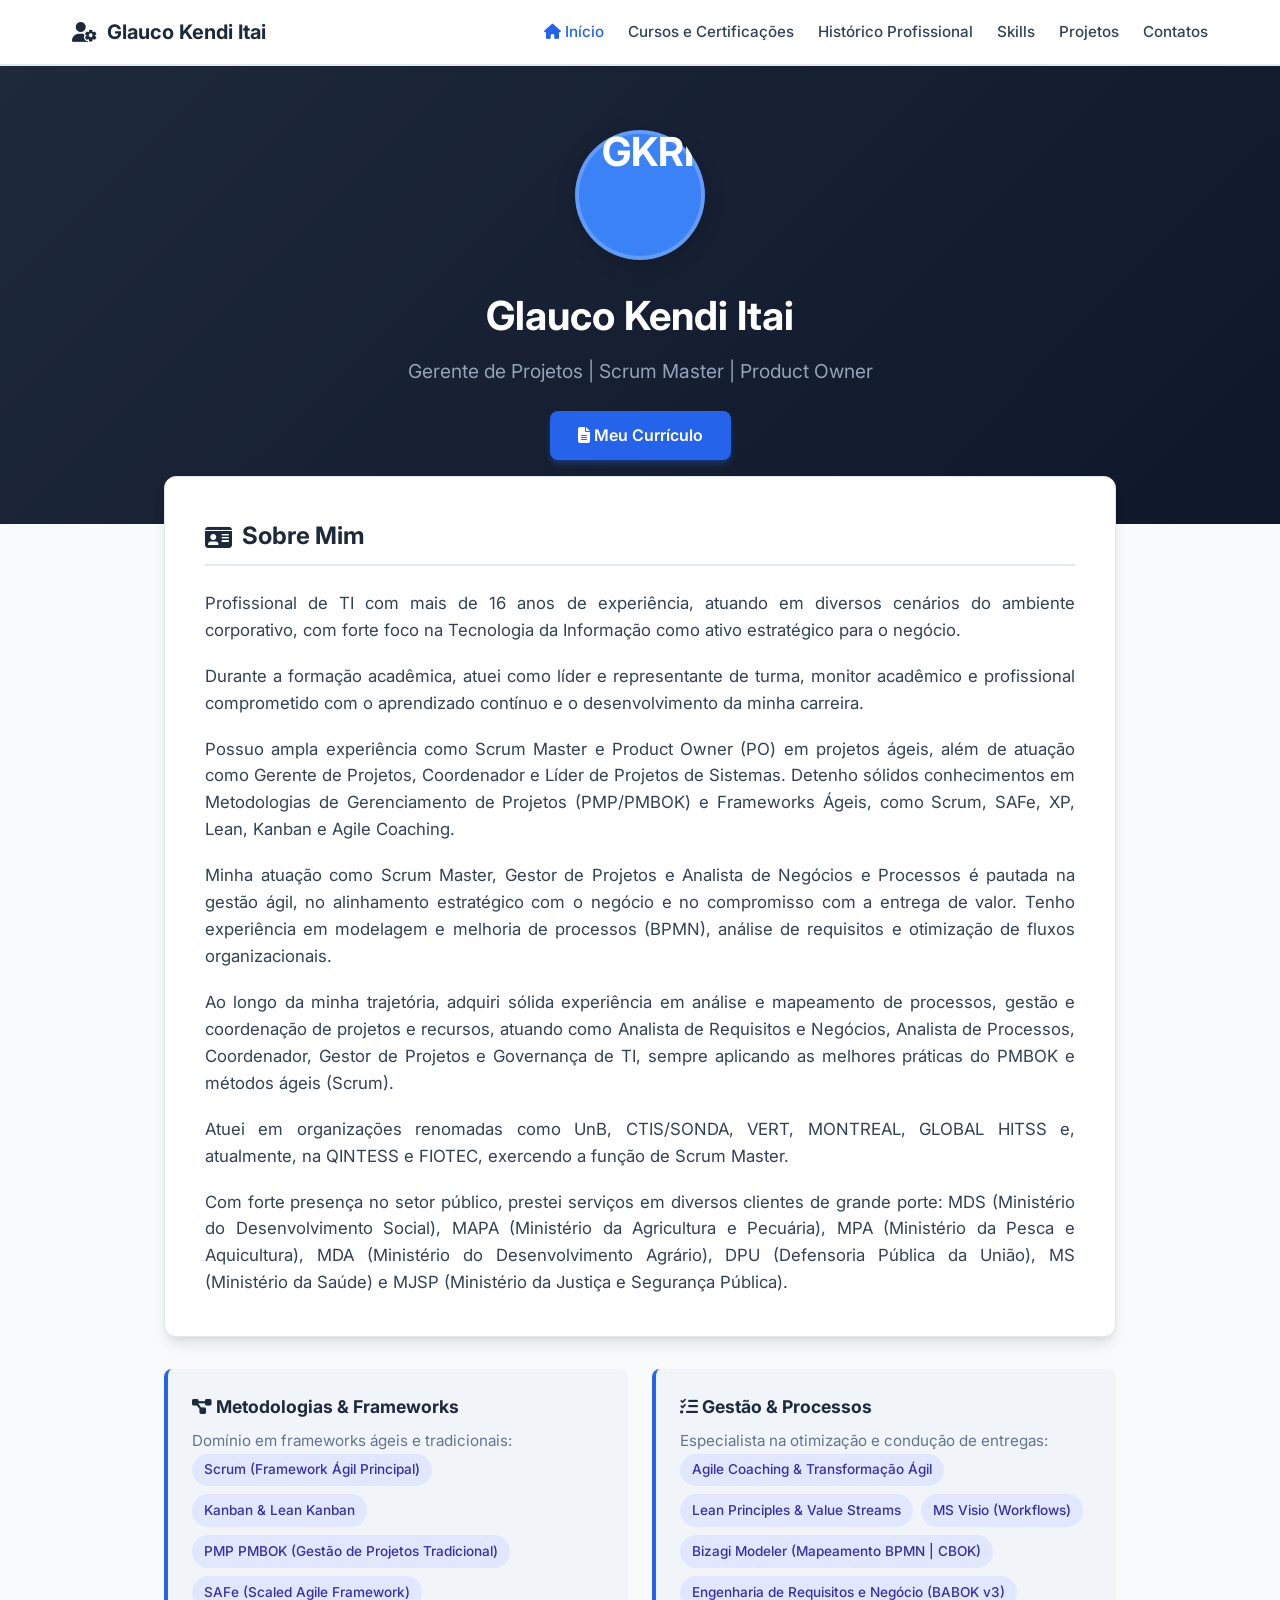
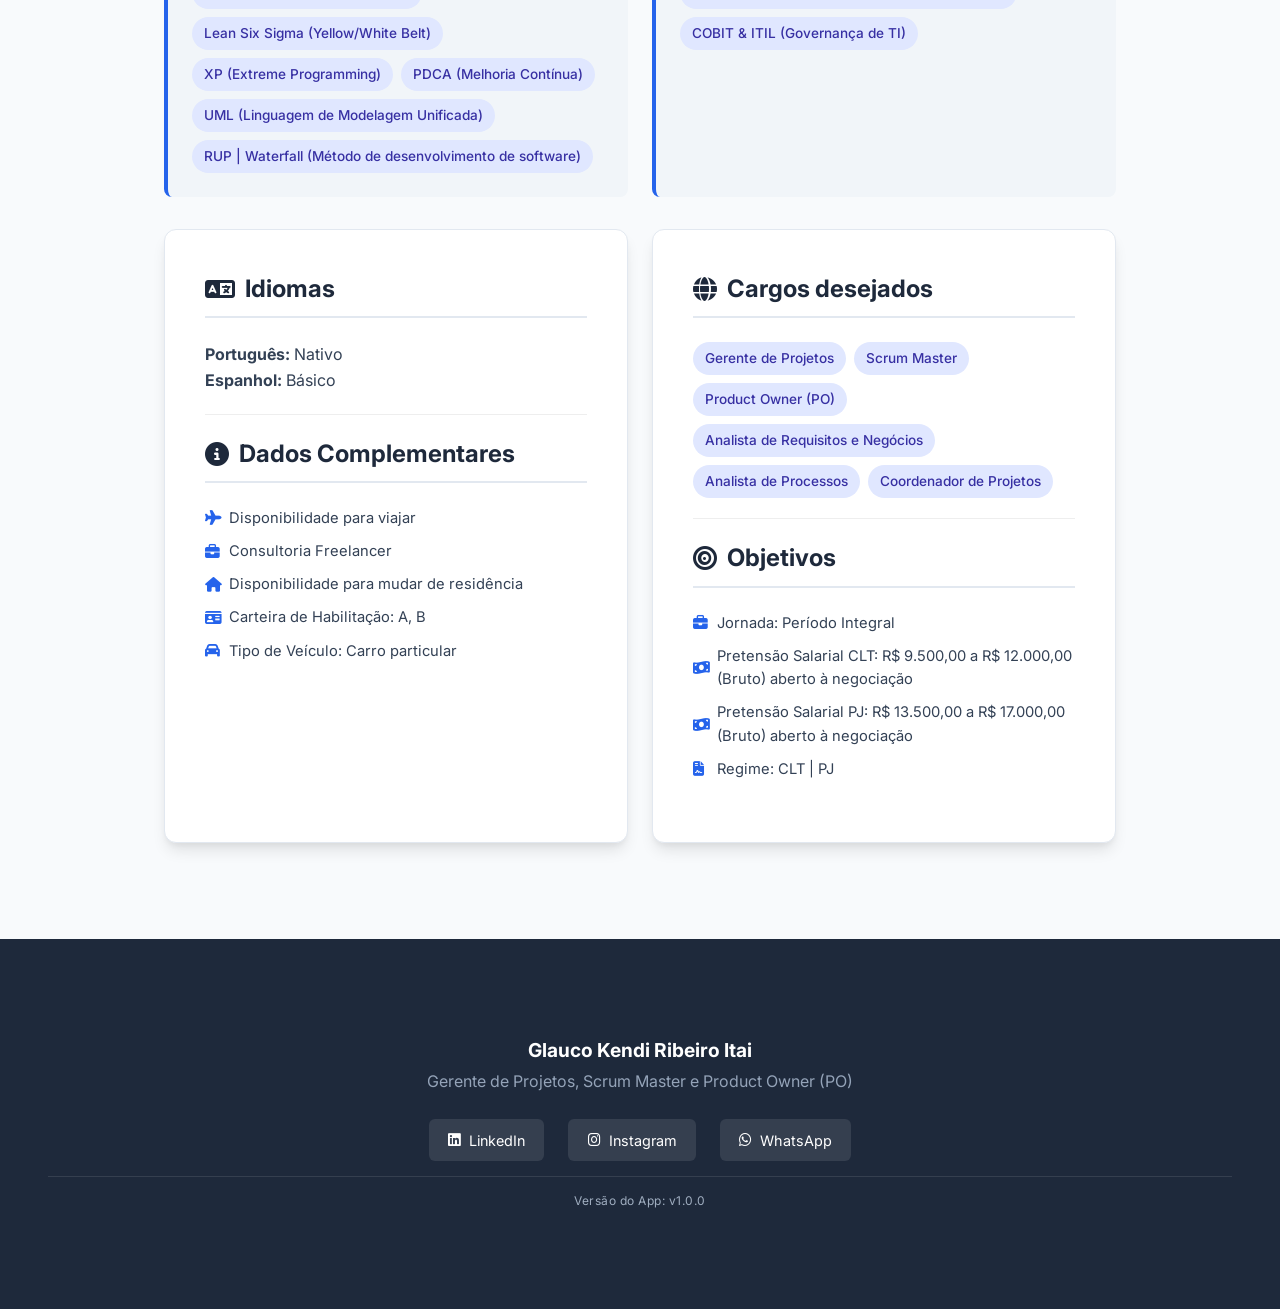
==== commit e6fc84c6: "Add files via upload" ====
--- a/index.html
+++ b/index.html
@@ -13,21 +13,7 @@
 
     <!-- Header Navigation -->
     <header>
-        <div class="nav-container">
-            <a href="index.html" class="logo">
-                <i class="fa-solid fa-user-gear"></i> Glauco Kendi Itai
-            </a>
-            <nav>
-                <ul class="nav-menu">
-                    <li><a href="index.html" class="nav-link active">Início</a></li>
-                    <li><a href="cursos-e-certificacoes.html" class="nav-link">Cursos & Certificações</a></li>
-                    <li><a href="historico-profissional.html" class="nav-link">Histórico Profissional</a></li>
-                    <li><a href="skills.html" class="nav-link">Skills</a></li>
-                    <li><a href="projetos.html" class="nav-link">Projetos</a></li>
-                    <li><a href="contatos.html" class="nav-link">Contatos</a></li>
-                </ul>
-            </nav>
-        </div>
+        <div id="header-holder"></div>
     </header>
 
     <!-- Hero Section -->
@@ -92,15 +78,9 @@
 
     <!-- Footer Section -->
     <footer>
-        <div class="footer-content">
-            <div class="footer-text">
-                <h3 id="footer-nome"></h3>
-                <p id="footer-titulo"></p>
-            </div>
-            
-            <div class="social-links" id="social-container"></div>
-        </div>
+        <div id="footer-holder"></div>
     </footer>
+    <script src="script-contatos.js" defer></script>
 
 </body>
 </html>
--- a/style.css
+++ b/style.css
@@ -1557,3 +1557,67 @@
         display: none !important;
     }
 }
+/* ==========================================================================
+   Estilos do Novo Bloco: Tempo de Experiência por Cargo
+   ================================================================          */
+
+#experiencia-por-cargo-container {
+    margin-top: 2rem;
+}
+
+#experiencia-por-cargo-container .selector-label {
+    margin-bottom: 1rem;
+    color: var(--text-secondary, #666);
+    font-size: 0.95rem;
+}
+
+/* Grid de Criptografia/Cards dos Cargos */
+.cargo-experience-grid {
+    display: grid;
+    grid-template-columns: repeat(auto-fit, minmax(260px, 1fr));
+    gap: 1.25rem;
+    margin-top: 1rem;
+}
+
+/* Card individual adaptado ao padrão do design system existente */
+#experiencia-por-cargo-container .info-box {
+    background: var(--card-bg, #ffffff);
+    border: 1px solid var(--border-color, #e2e8f0);
+    border-radius: 12px;
+    padding: 1.25rem 1.5rem;
+    box-shadow: 0 4px 6px -1px rgba(0, 0, 0, 0.05);
+    transition: transform 0.2s ease, box-shadow 0.2s ease;
+}
+
+#experiencia-por-cargo-container .info-box:hover {
+    transform: translateY(-2px);
+    box-shadow: 0 10px 15px -3px rgba(0, 0, 0, 0.08);
+    border-color: var(--primary-accent, #2563eb);
+}
+
+#experiencia-por-cargo-container .info-box h3 {
+    font-size: 1.05rem;
+    font-weight: 600;
+    color: var(--text-primary, #1e293b);
+    display: flex;
+    align-items: center;
+    gap: 0.5rem;
+    margin-bottom: 0.5rem;
+}
+
+#experiencia-por-cargo-container .info-box h3 i {
+    color: var(--primary-accent, #2563eb);
+    font-size: 1rem;
+}
+.footer-bottom {
+    margin-top: 15px;
+    padding-top: 10px;
+    border-top: 1px solid rgba(255, 255, 255, 0.1);
+    text-align: center;
+}
+
+.footer-version {
+    font-size: 0.75rem;
+    color: #a0aec0;
+    letter-spacing: 0.5px;
+}
